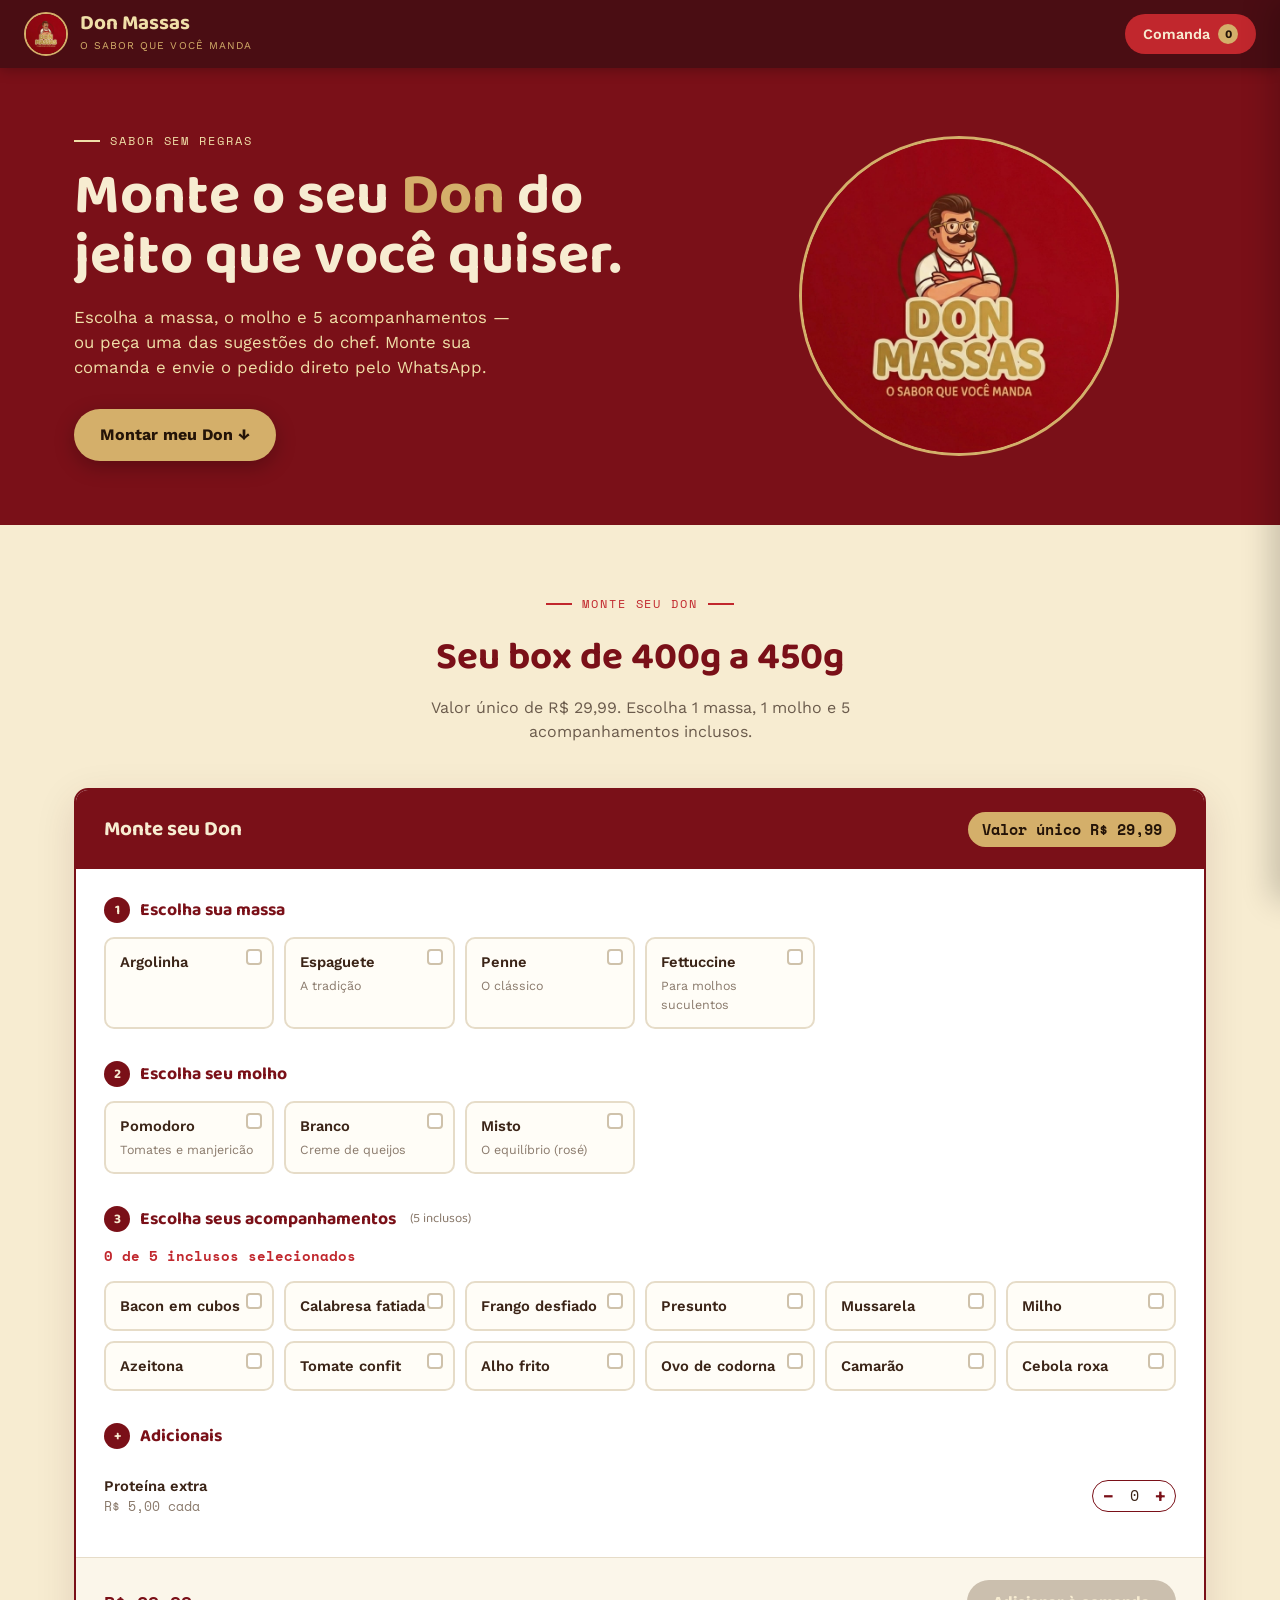
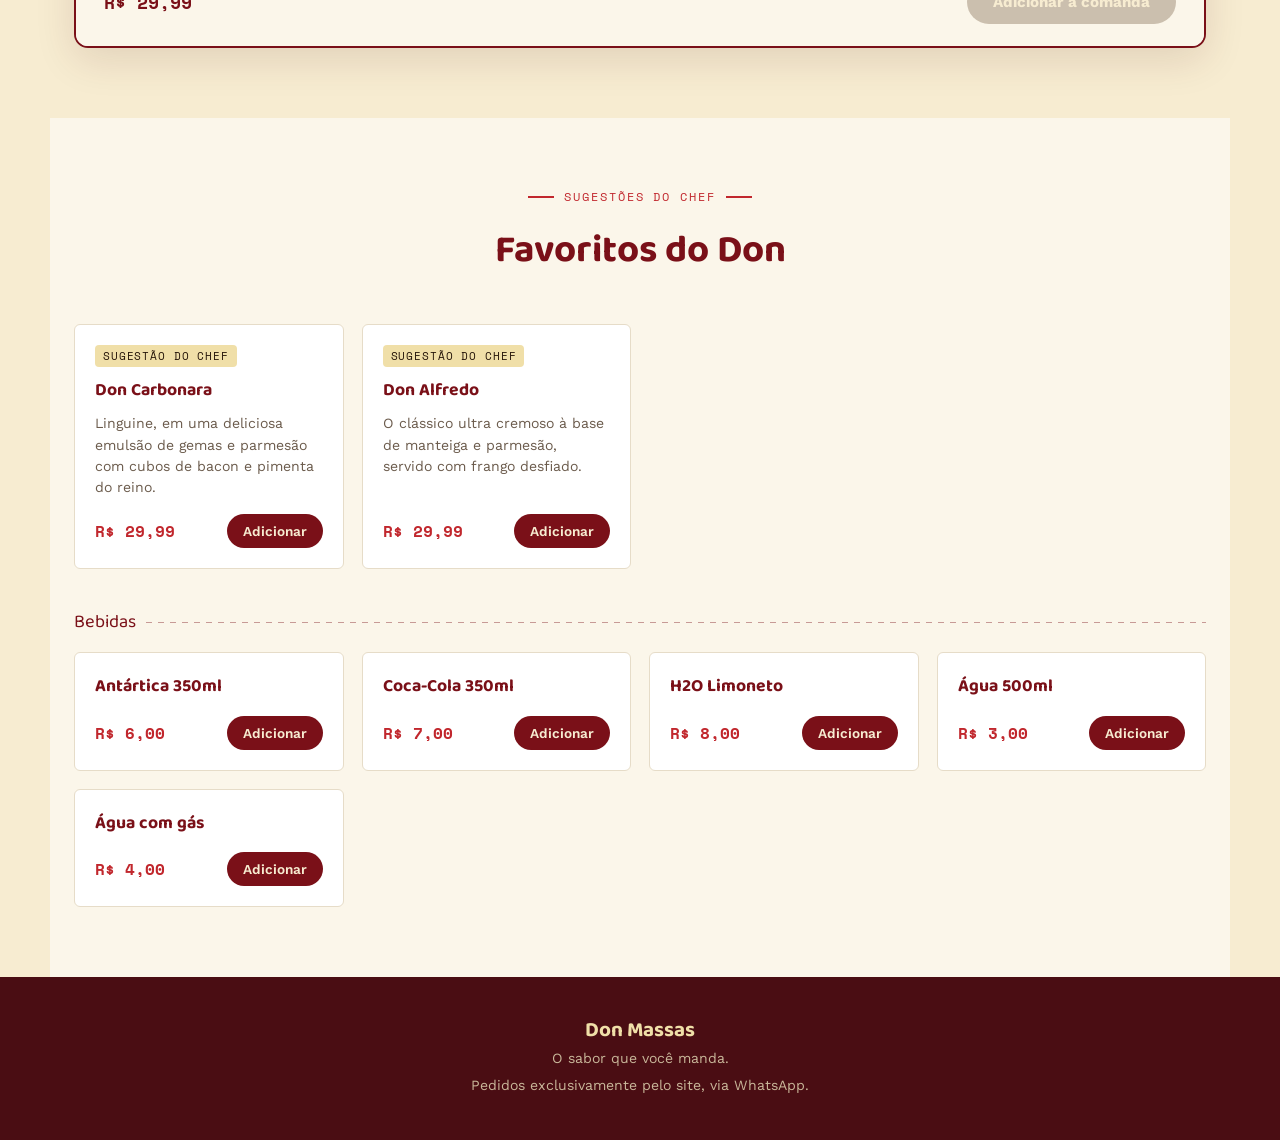
==== index.html @ c2e43a86 "Primeiro commit do projeto Don Massas" ====
<!DOCTYPE html>
<html lang="pt-BR">
<head>
<meta charset="UTF-8">
<meta name="viewport" content="width=device-width, initial-scale=1.0, viewport-fit=cover">
<title>Don Massas — O sabor que você manda</title>
<link rel="preconnect" href="https://fonts.googleapis.com">
<link rel="preconnect" href="https://fonts.gstatic.com" crossorigin>
<link href="https://fonts.googleapis.com/css2?family=Baloo+2:wght@600;700;800&family=Work+Sans:wght@400;500;600;700&family=Space+Mono:wght@400;700&display=swap" rel="stylesheet">
<link rel="stylesheet" href="style.css">
</head>
<body>

<header>
  <div class="logo">
    <div class="logo-mark"><img src="img/WhatsApp Image 2026-08-11 at 21.06.11.jpeg" alt="Don Massas"></div>
    <div>
      <div class="logo-text">Don Massas</div>
      <div class="logo-sub">O sabor que você manda</div>
    </div>
  </div>
  <button class="cart-btn" id="openCartBtn">
    <span>Comanda</span>
    <span class="cart-count" id="cartCount">0</span>
  </button>
</header>

<section class="hero">
  <div class="hero-inner">
    <div>
      <div class="eyebrow">Sabor sem regras</div>
      <h1>Monte o seu <span>Don</span> do jeito que você quiser.</h1>
      <p>Escolha a massa, o molho e 5 acompanhamentos — ou peça uma das sugestões do chef. Monte sua comanda e envie o pedido direto pelo WhatsApp.</p>
      <a href="#montar" class="hero-cta">Montar meu Don ↓</a>
    </div>
    <div class="hero-art">
      <div class="ring"><img src="img/WhatsApp Image 2026-08-11 at 21.06.11.jpeg" alt="Don Massas"></div>
    </div>
  </div>
</section>

<section class="section" id="montar">
  <div class="section-head">
    <div class="eyebrow">Monte seu Don</div>
    <h2>Seu box de 400g a 450g</h2>
    <p>Valor único de R$ 29,99. Escolha 1 massa, 1 molho e 5 acompanhamentos inclusos.</p>
  </div>

  <div class="builder">
    <div class="builder-head">
      <h3>Monte seu Don</h3>
      <span class="builder-price">Valor único R$ 29,99</span>
    </div>
    <div class="builder-body">
      <div class="step">
        <div class="step-title"><span class="step-num">1</span> Escolha sua massa</div>
        <div class="option-grid" id="massaGrid"></div>
      </div>
      <div class="step">
        <div class="step-title"><span class="step-num">2</span> Escolha seu molho</div>
        <div class="option-grid" id="molhoGrid"></div>
      </div>
      <div class="step">
        <div class="step-title"><span class="step-num">3</span> Escolha seus acompanhamentos <span class="step-hint">(5 inclusos)</span></div>
        <div class="acomp-counter" id="acompCounter"></div>
        <div class="option-grid" id="acompGrid"></div>
      </div>
      <div class="step">
        <div class="step-title"><span class="step-num">+</span> Adicionais</div>
        <div class="extras-row">
          <div>
            <div class="extras-label">Proteína extra</div>
            <div class="extras-price">R$ 5,00 cada</div>
          </div>
          <div class="stepper">
            <button id="proteinaMinus">−</button>
            <span class="stepper-val" id="proteinaVal">0</span>
            <button id="proteinaPlus">+</button>
          </div>
        </div>
      </div>
    </div>
    <div class="builder-footer">
      <div class="builder-total" id="builderTotal">R$ 29,99</div>
      <button class="add-box-btn" id="addBoxBtn" disabled>Adicionar à comanda</button>
    </div>
  </div>
</section>

<section class="section extras-section" id="cardapio">
  <div class="extras-block">
    <div class="section-head">
      <div class="eyebrow">Sugestões do chef</div>
      <h2>Favoritos do Don</h2>
    </div>
    <div class="dish-grid" id="chefGrid"></div>
  </div>

  <div class="extras-block">
    <div class="extras-block-title">Bebidas</div>
    <div class="dish-grid" id="bebidasGrid"></div>
  </div>
</section>

<footer>
  <div class="logo-text">Don Massas</div>
  <p>O sabor que você manda.</p>
  <p>Pedidos exclusivamente pelo site, via WhatsApp.</p>
</footer>

<div class="overlay" id="overlay"></div>

<aside class="cart-panel" id="cartPanel">
  <div id="cartView">
    <div class="ticket-head">
      <button class="close-cart" id="closeCartBtn">&times;</button>
      <div class="stamp">Comanda</div>
      <h3>Seu pedido</h3>
    </div>
    <div class="ticket-body" id="ticketBody"></div>
    <div class="ticket-total">
      <span class="label">Total</span>
      <span class="value" id="cartTotal">R$ 0,00</span>
    </div>
    <button class="checkout-btn" id="goToCheckoutBtn" disabled>Continuar pedido →</button>
  </div>

  <div id="checkoutView">
    <div class="ticket-head">
      <button class="close-cart" id="closeCartBtn2">&times;</button>
      <div class="stamp">Finalizar</div>
      <h3>Seus dados</h3>
    </div>
    <button class="back-link" id="backToCartBtn">← Voltar pra comanda</button>
    <form id="checkoutForm" class="form-fields">
      <div class="field">
        <label for="custName">Nome completo</label>
        <input type="text" id="custName" required placeholder="Seu nome">
      </div>
      <div class="field">
        <label for="custPhone">Telefone / WhatsApp</label>
        <input type="tel" id="custPhone" required placeholder="(81) 99999-9999">
      </div>
      <div class="field">
        <label for="custAddress">Endereço de entrega</label>
        <input type="text" id="custAddress" required placeholder="Rua, número, bairro">
      </div>
      <div class="field">
        <label for="custPayment">Forma de pagamento</label>
        <select id="custPayment">
          <option>Pix</option>
          <option>Cartão na entrega</option>
          <option>Dinheiro</option>
        </select>
      </div>
      <div class="field" id="trocoField" hidden>
        <label for="custTrocoPara">Troco para quanto?</label>
        <input type="number" id="custTrocoPara" min="0" step="0.01" inputmode="decimal" placeholder="Ex: 50,00">
        <div class="troco-info" id="trocoInfo"></div>
      </div>
      <div class="field">
        <label for="custNotes">Observações (opcional)</label>
        <textarea id="custNotes" placeholder="Ex: sem cebola, troco para R$100..."></textarea>
      </div>
    </form>
    <div class="summary-recap" id="summaryRecap"></div>
    <button class="checkout-btn" id="sendWhatsBtn">
      Enviar pedido pelo WhatsApp
    </button>
  </div>
</aside>

<script src="script.js"></script>
</body>
</html>
---- style.css ----
:root{
  --red-dark:#4A0D13;
  --red:#7A1018;
  --red-bright:#C1272D;
  --gold:#D4AF6A;
  --gold-light:#F0DFA8;
  --cream:#F7ECD1;
  --brown:#3B2417;
  --charcoal:#241408;
  --whats:#25D366;
  --whats-dark:#1DA851;
  --radius:6px;
}
*{box-sizing:border-box; margin:0; padding:0;}
html{scroll-behavior:smooth;}
body{
  background:var(--cream);
  color:var(--brown);
  font-family:'Work Sans', sans-serif;
  line-height:1.5;
  -webkit-font-smoothing:antialiased;
}
h1,h2,h3,.display{
  font-family:'Baloo 2', sans-serif;
  font-weight:700;
}
.mono{font-family:'Space Mono', monospace;}
a{color:inherit;}
img{max-width:100%; display:block;}
button{font-family:inherit; cursor:pointer;}

header{
  position:sticky; top:0; z-index:40;
  background:var(--red-dark);
  color:var(--cream);
  padding:12px 24px;
  display:flex; align-items:center; justify-content:space-between;
  box-shadow:0 2px 12px rgba(0,0,0,.25);
}
.logo{display:flex; align-items:center; gap:12px;}
.logo-mark{width:44px; height:44px; border-radius:50%; overflow:hidden; border:2px solid var(--gold); flex-shrink:0;}
.logo-mark img{width:100%; height:100%; object-fit:cover;}
.logo-text{font-family:'Baloo 2', sans-serif; font-size:1.3rem; font-weight:700; line-height:1; color:var(--gold-light);}
.logo-sub{font-size:0.65rem; letter-spacing:.1em; text-transform:uppercase; color:var(--gold); margin-top:3px;}
.cart-btn{
  position:relative;
  background:var(--red-bright);
  color:var(--cream);
  border:none;
  border-radius:999px;
  padding:10px 18px;
  font-weight:600;
  font-size:0.9rem;
  display:flex; align-items:center; gap:8px;
  transition:background .15s ease;
}
.cart-btn:hover{background:#a31f24;}
.cart-count{
  background:var(--gold); color:var(--charcoal);
  border-radius:999px; min-width:20px; height:20px;
  display:flex; align-items:center; justify-content:center;
  font-size:0.72rem; font-weight:700; padding:0 5px;
}

.hero{
  position:relative;
  background:var(--red);
  color:var(--cream);
  overflow:hidden;
}
.hero-inner{
  display:grid; grid-template-columns:1.1fr 0.9fr;
  align-items:center;
  gap:32px;
  padding:64px 24px;
  max-width:1180px; margin:0 auto;
  position:relative; z-index:1;
}
.eyebrow{
  font-family:'Space Mono', monospace;
  text-transform:uppercase; letter-spacing:.16em;
  font-size:0.75rem; color:var(--gold-light);
  display:flex; align-items:center; gap:10px; margin-bottom:16px;
}
.eyebrow::before{content:""; width:26px; height:2px; background:var(--gold-light); display:inline-block;}
.hero h1{
  font-size:clamp(2.2rem, 5vw, 3.6rem);
  line-height:1.05;
  margin-bottom:18px;
}
.hero h1 span{color:var(--gold);}
.hero p{
  font-size:1.05rem; max-width:46ch; color:var(--gold-light); margin-bottom:28px;
}
.hero-cta{
  display:inline-flex; align-items:center; gap:10px;
  background:var(--gold); color:var(--charcoal);
  padding:14px 26px; border-radius:999px; border:none;
  font-weight:700; font-size:1rem;
  box-shadow:0 6px 20px rgba(0,0,0,.25);
  transition:transform .15s ease, background .15s ease;
  text-decoration:none;
}

.hero-cta:hover{transform:translateY(-2px); background:var(--gold-light);}
.hero-art{display:flex; align-items:center; justify-content:center;}
.hero-art .ring{
  width:min(320px,80%); aspect-ratio:1/1; border-radius:50%;
  border:3px solid var(--gold);
  display:flex; align-items:center; justify-content:center;
  overflow:hidden;
  background:var(--red-dark);
}
.hero-art img{width:100%; height:100%; object-fit:cover;}

.section{max-width:1180px; margin:0 auto; padding:70px 24px;}
.section-head{text-align:center; margin-bottom:44px;}
.section-head .eyebrow{justify-content:center; color:var(--red-bright);}
.section-head .eyebrow::before{background:var(--red-bright);}
.section-head .eyebrow::after{content:""; width:26px; height:2px; background:var(--red-bright); display:inline-block;}
.section-head h2{font-size:clamp(1.8rem, 3.5vw, 2.4rem); color:var(--red);}
.section-head p{color:#6b5b4c; max-width:52ch; margin:10px auto 0;}

.builder{
  background:#fff;
  border:2px solid var(--red);
  border-radius:14px;
  overflow:hidden;
  box-shadow:0 12px 40px rgba(74,13,19,.12);
}
.builder-head{
  background:var(--red);
  color:var(--cream);
  padding:22px 28px;
  display:flex; align-items:center; justify-content:space-between; flex-wrap:wrap; gap:10px;
}
.builder-head h3{font-size:1.3rem;}
.builder-price{
  font-family:'Space Mono', monospace;
  background:var(--gold); color:var(--charcoal);
  padding:6px 14px; border-radius:999px; font-weight:700; font-size:0.95rem;
}
.builder-body{padding:28px;}
.step{margin-bottom:32px;}
.step:last-child{margin-bottom:0;}
.step-title{
  display:flex; align-items:center; gap:10px;
  font-family:'Baloo 2', sans-serif; font-weight:700; font-size:1.1rem;
  color:var(--red); margin-bottom:14px;
}
.step-num{
  width:26px; height:26px; border-radius:50%; background:var(--red);
  color:var(--cream); font-size:0.85rem; display:flex; align-items:center; justify-content:center;
  flex-shrink:0;
}
.step-hint{font-size:0.82rem; color:#8a7a6c; font-weight:400; margin-left:4px;}

.option-grid{display:grid; grid-template-columns:repeat(auto-fill, minmax(150px,1fr)); gap:10px;}
.option-card{
  border:2px solid #e6dcc8; border-radius:10px;
  padding:12px 14px; cursor:pointer; background:#fffdf7;
  transition:border-color .15s ease, background .15s ease;
  position:relative;
}
.option-card:hover{border-color:var(--gold);}
.option-card.selected{border-color:var(--red); background:#fdf3ee;}
.option-card input{position:absolute; opacity:0; pointer-events:none;}
.option-name{font-weight:600; font-size:0.92rem;}
.option-desc{font-size:0.78rem; color:#8a7a6c; margin-top:4px;}
.option-card.selected .option-name{color:var(--red);}
.option-check{
  position:absolute; top:10px; right:10px; width:16px; height:16px; border-radius:4px;
  border:2px solid #cfc2ab; background:#fff;
}
.option-card.selected .option-check{background:var(--red); border-color:var(--red);}

.acomp-counter{
  font-family:'Space Mono', monospace; font-size:0.85rem; color:var(--red-bright);
  margin-bottom:14px; font-weight:700;
}

.extras-row{display:flex; align-items:center; justify-content:space-between; gap:16px; padding:12px 0; border-bottom:1px dashed #e6dcc8;}
.extras-row:last-child{border-bottom:none;}
.extras-label{font-weight:600; font-size:0.92rem;}
.extras-price{font-family:'Space Mono', monospace; font-size:0.82rem; color:#8a7a6c;}

.stepper{display:flex; align-items:center; gap:0; border:1px solid var(--red); border-radius:999px; overflow:hidden;}
.stepper button{
  background:none; border:none; color:var(--red);
  width:30px; height:30px; font-size:1.1rem; font-weight:700;
  display:flex; align-items:center; justify-content:center;
}
.stepper button:hover{background:var(--red); color:var(--cream);}
.stepper .stepper-val{min-width:22px; text-align:center; font-family:'Space Mono',monospace; font-size:0.92rem;}

.builder-footer{
  display:flex; align-items:center; justify-content:space-between; flex-wrap:wrap; gap:14px;
  padding:22px 28px; background:#fbf6ea; border-top:1px solid #e6dcc8;
}
.builder-total{font-family:'Space Mono', monospace; font-size:1.1rem; font-weight:700; color:var(--red);}
.add-box-btn{
  background:var(--red); color:var(--cream); border:none;
  padding:13px 26px; border-radius:999px; font-weight:700; font-size:0.95rem;
}
.add-box-btn:hover{background:var(--red-bright);}
.add-box-btn:disabled{background:#cbbfae; cursor:not-allowed;}

.dish-grid{
  display:grid;
  grid-template-columns:repeat(auto-fill, minmax(260px,1fr));
  gap:18px;
}
.dish-card{
  background:#fff;
  border:1px solid #e6dcc8;
  border-radius:var(--radius);
  padding:20px;
  display:flex; flex-direction:column; gap:10px;
  transition:box-shadow .15s ease, transform .15s ease;
}
.dish-card:hover{box-shadow:0 8px 24px rgba(74,13,19,.1); transform:translateY(-2px);}
.dish-tag{
  align-self:flex-start; background:var(--gold-light); color:var(--charcoal);
  font-family:'Space Mono',monospace; font-size:0.68rem; text-transform:uppercase; letter-spacing:.08em;
  padding:3px 8px; border-radius:4px;
}
.dish-name{font-family:'Baloo 2', sans-serif; font-weight:700; font-size:1.1rem; color:var(--red);}
.dish-desc{font-size:0.88rem; color:#6b5b4c; flex:1;}
.dish-footer{display:flex; align-items:center; justify-content:space-between; margin-top:6px;}
.dish-price{font-family:'Space Mono', monospace; font-weight:700; color:var(--red-bright); font-size:1.02rem;}

.qty-stepper{display:flex; align-items:center; gap:0; border:1px solid var(--red); border-radius:999px; overflow:hidden;}
.qty-stepper button{
  background:none; border:none; color:var(--red);
  width:30px; height:30px; font-size:1.1rem; font-weight:700;
  display:flex; align-items:center; justify-content:center;
}
.qty-stepper button:hover{background:var(--red); color:var(--cream);}
.qty-stepper .qty-val{min-width:22px; text-align:center; font-family:'Space Mono',monospace; font-size:0.92rem;}

.add-btn{
  background:var(--red); color:var(--cream); border:none;
  padding:9px 16px; border-radius:999px; font-weight:600; font-size:0.85rem;
  white-space:nowrap;
}
.add-btn:hover{background:var(--red-bright);}

.extras-section{background:#fbf6ea;}
.extras-block{margin-bottom:40px;}
.extras-block:last-child{margin-bottom:0;}
.extras-block-title{
  font-family:'Baloo 2', sans-serif; color:var(--red); font-size:1.15rem; margin-bottom:16px;
  display:flex; align-items:center; gap:10px;
}
.extras-block-title::after{content:""; flex:1; height:1px; background:repeating-linear-gradient(90deg,var(--red) 0 6px, transparent 6px 12px); opacity:.4;}

.overlay{
  position:fixed; inset:0; background:rgba(36,20,8,.5);
  opacity:0; pointer-events:none; transition:opacity .2s ease;
  z-index:50;
}
.overlay.open{opacity:1; pointer-events:auto;}

.cart-panel{
  position:fixed; top:0; right:0; height:100%;
  width:min(440px, 100%);
  background:#fffdf7;
  z-index:60;
  transform:translateX(100%);
  transition:transform .25s ease;
  display:flex; flex-direction:column;
  box-shadow:-8px 0 30px rgba(0,0,0,.2);
}
.cart-panel.open{transform:translateX(0);}

#cartView{display:none; height:100%;}
#cartView.view-active{display:flex; flex-direction:column; height:100%;}

#checkoutView{display:none; height:100%;}
#checkoutView.view-active{display:flex; flex-direction:column;}

.ticket-head{
  background:var(--red-dark); color:var(--cream);
  padding:20px 22px 16px;
  position:relative;
}
.ticket-head .stamp{
  font-family:'Space Mono', monospace;
  font-size:0.7rem; letter-spacing:.16em; text-transform:uppercase;
  color:var(--gold); border:1px solid var(--gold);
  display:inline-block; padding:3px 8px; border-radius:2px;
  transform:rotate(-2deg); margin-bottom:10px;
}
.ticket-head h3{font-size:1.4rem;}
.close-cart{
  position:absolute; top:16px; right:18px;
  background:none; border:none; color:var(--cream); font-size:1.4rem; line-height:1;
}

.ticket-body{flex:1; overflow-y:auto; padding:18px 22px;}
.ticket-empty{color:#8a7f77; font-size:0.92rem; text-align:center; margin-top:40px; font-family:'Space Mono',monospace;}

.ticket-line{
  display:grid; grid-template-columns:1fr auto auto; gap:8px 12px;
  align-items:start;
  padding:14px 0;
  border-bottom:1px dashed rgba(74,13,19,.2);
  font-family:'Space Mono', monospace; font-size:0.85rem;
}
.ticket-line .name{font-family:'Work Sans',sans-serif; font-weight:600; font-size:0.92rem; color:var(--brown);}
.ticket-line .detail{font-size:0.72rem; color:#8a7a6c; margin-top:3px; line-height:1.4;}
.ticket-line .line-price{color:var(--red-bright); text-align:right;}
.ticket-line .remove-x{background:none; border:none; color:var(--red); font-size:1rem; padding:0 4px;}
.ticket-line .qty-stepper{margin-top:8px;}
.ticket-line .qty-stepper button{width:24px;height:24px; font-size:0.95rem;}

.ticket-total{
  border-top:2px solid var(--red-dark);
  padding:16px 22px; display:flex; justify-content:space-between; align-items:baseline;
  font-family:'Space Mono', monospace;
}
.ticket-total .label{font-size:0.85rem; text-transform:uppercase; letter-spacing:.08em;}
.ticket-total .value{font-size:1.5rem; font-weight:700; color:var(--red);}

.checkout-btn{
  margin:0 22px 22px; padding:15px; border:none; border-radius:999px;
  background:var(--whats); color:#fff; font-weight:700; font-size:1rem;
  display:flex; align-items:center; justify-content:center; gap:10px;
}
.checkout-btn:hover{background:var(--whats-dark);}
.checkout-btn:disabled{background:#c9c2b8; cursor:not-allowed;}

.form-fields{padding:18px 22px; display:flex; flex-direction:column; gap:14px; overflow-y:auto; flex:1;}
.field label{
  display:block; font-size:0.75rem; text-transform:uppercase; letter-spacing:.08em;
  color:var(--red); margin-bottom:6px; font-weight:600;
}
.field input, .field select, .field textarea{
  width:100%; padding:11px 12px; border:1px solid #e6dcc8;
  border-radius:var(--radius); font-family:inherit; font-size:0.92rem;
  background:#fff;
}
.field textarea{resize:vertical; min-height:60px;}
.troco-info{
  margin-top:8px; font-family:'Space Mono', monospace; font-size:0.82rem;
  padding:8px 10px; border-radius:var(--radius);
}
.troco-info.ok{background:#eaf7ee; color:#1c7a37;}
.troco-info.warn{background:#fdeceb; color:var(--red-bright);}
.back-link{
  padding:16px 22px 0; font-size:0.85rem; color:var(--red); font-weight:600;
  display:flex; align-items:center; gap:6px; background:none; border:none; text-align:left;
}
.summary-recap{
  padding:12px 22px; font-family:'Space Mono',monospace; font-size:0.8rem; color:#6b5b4c;
  border-top:1px dashed #e6dcc8; border-bottom:1px dashed #e6dcc8;
  max-height:120px; overflow-y:auto;
}

footer{
  background:var(--red-dark); color:var(--gold-light);
  padding:44px 24px; text-align:center;
  font-size:0.88rem;
}
footer .logo-text{color:var(--gold-light);}
footer p{margin-top:6px; color:#c9b79a;}

@media (max-width:820px){
  .hero-inner{grid-template-columns:1fr; padding:44px 20px;}
  .hero-art{order:-1; max-width:220px; margin:0 auto;}
  .builder-body{padding:20px;}
}
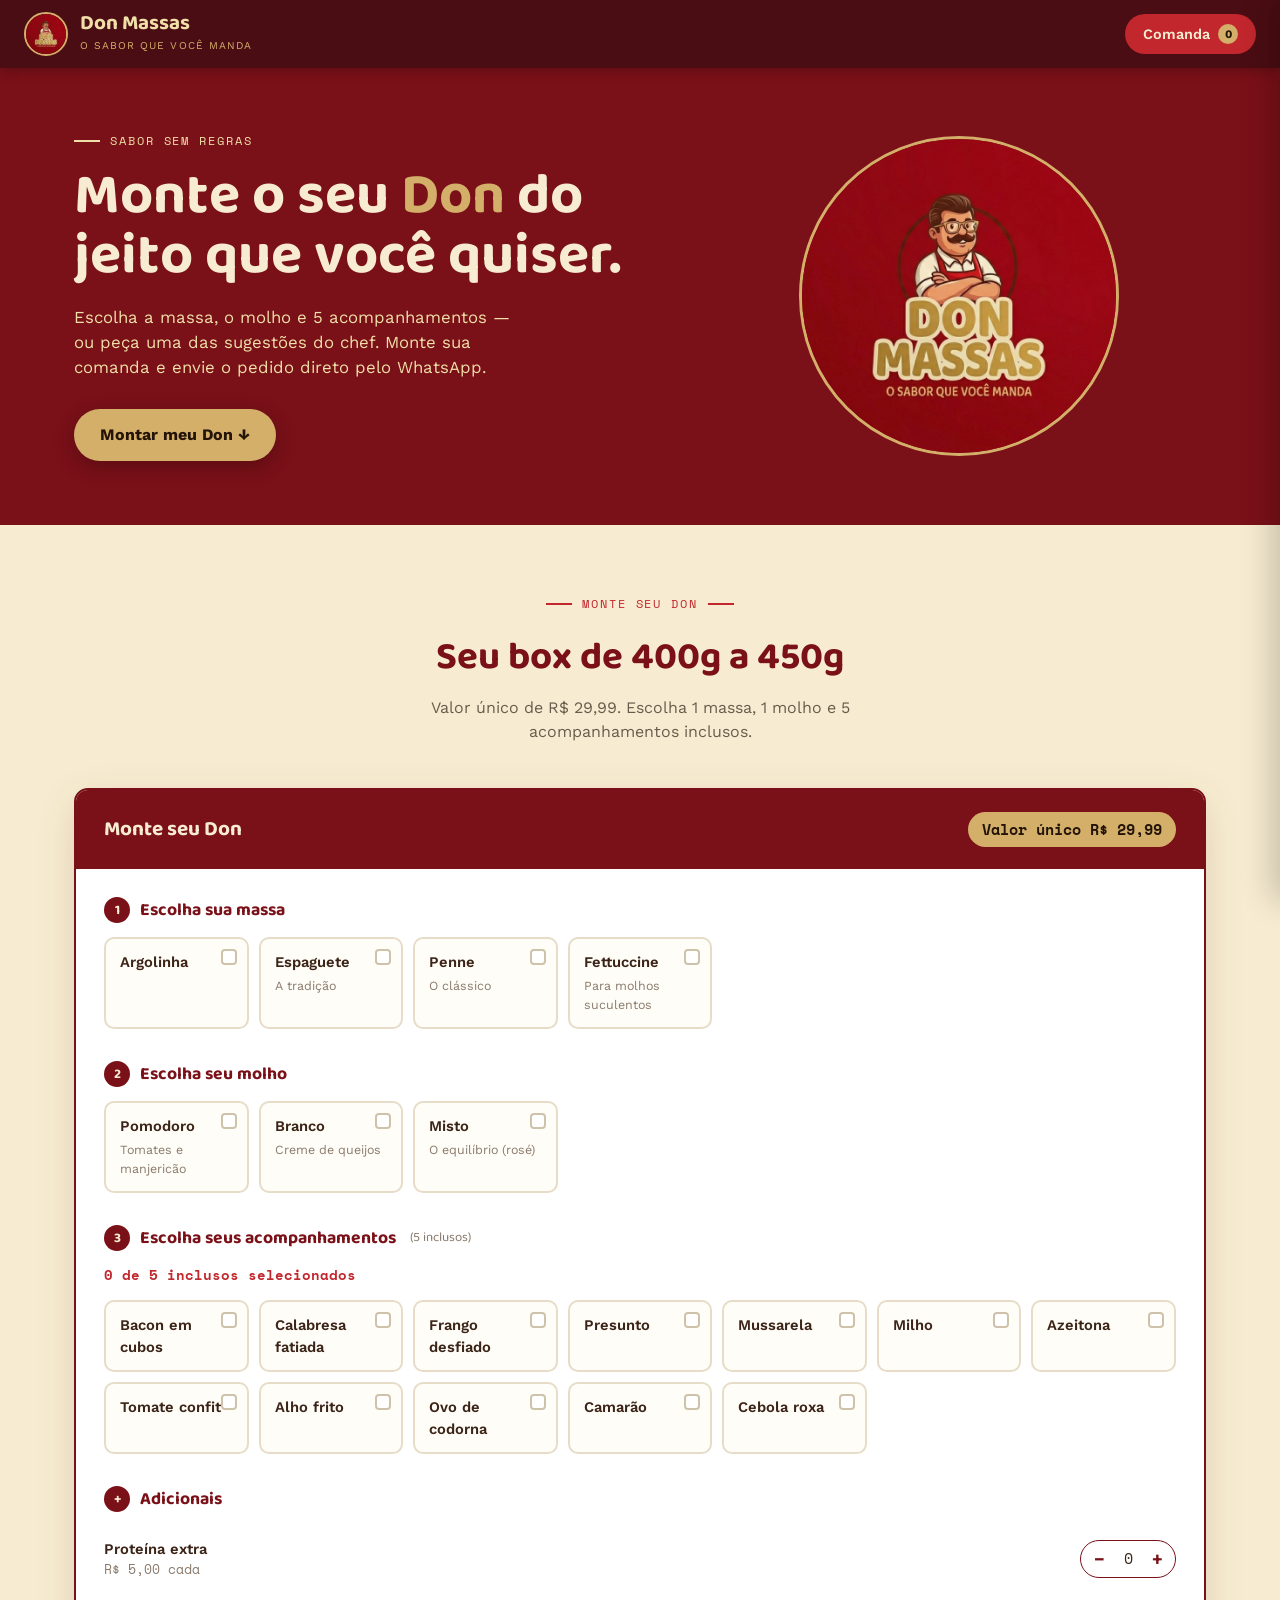
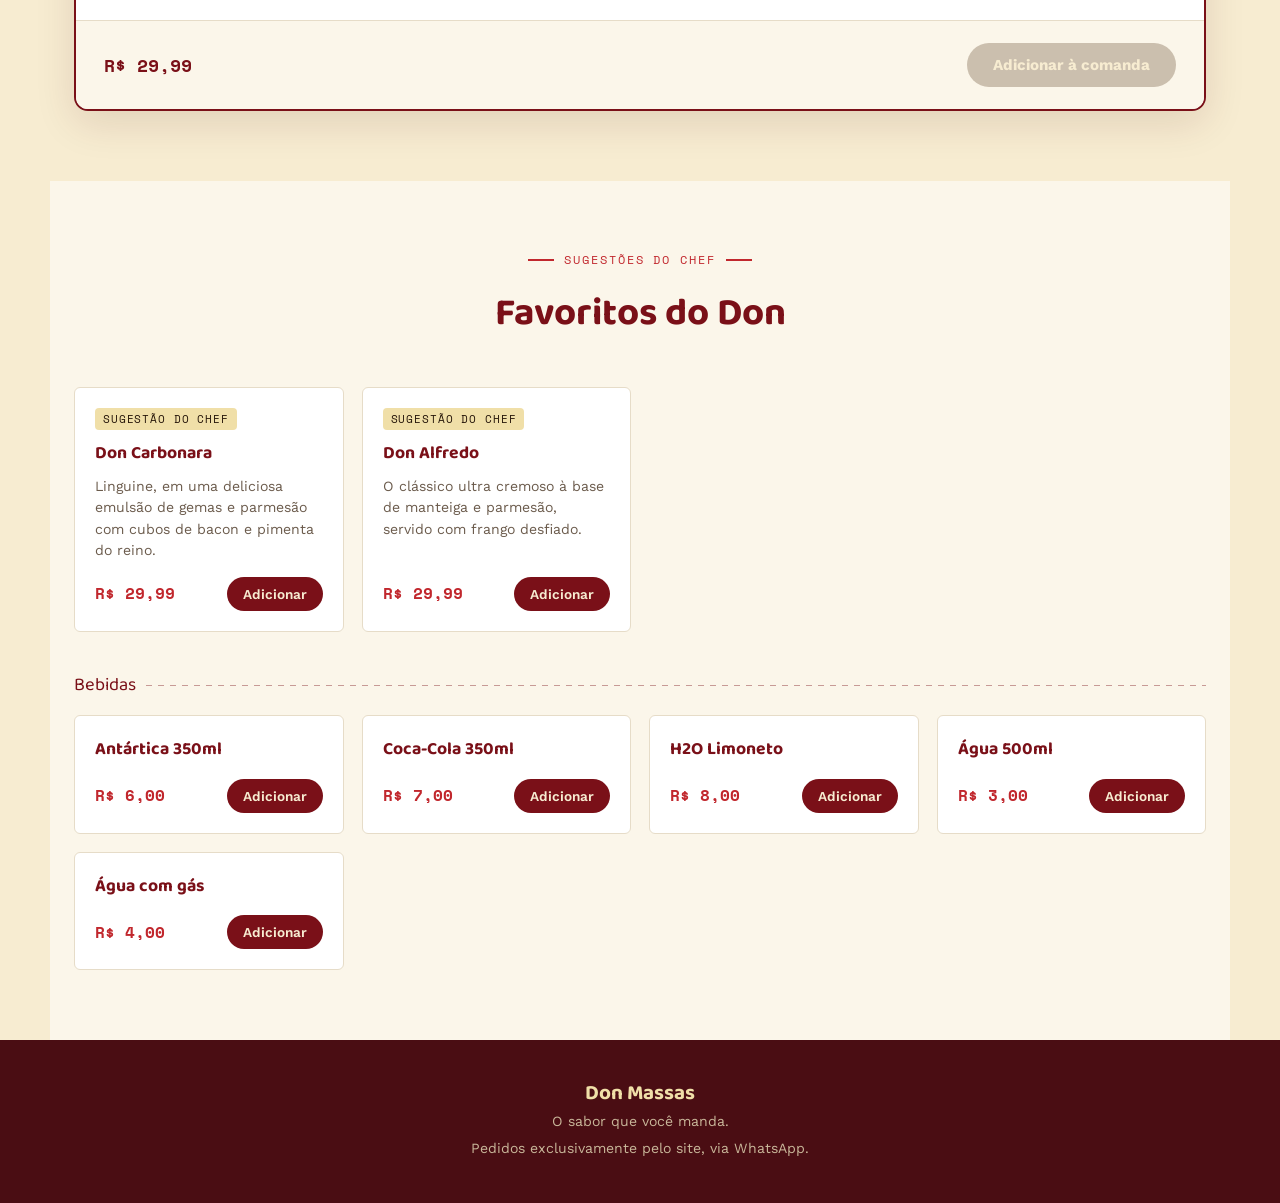
==== commit 7994feb6: "Ajustes de responsividade" ====
--- a/index.html
+++ b/index.html
@@ -8,6 +8,7 @@
 <link rel="preconnect" href="https://fonts.gstatic.com" crossorigin>
 <link href="https://fonts.googleapis.com/css2?family=Baloo+2:wght@600;700;800&family=Work+Sans:wght@400;500;600;700&family=Space+Mono:wght@400;700&display=swap" rel="stylesheet">
 <link rel="stylesheet" href="style.css">
+<link rel="icon" type="image/x-icon" href="img/favicon.ico">
 </head>
 <body>
 
--- a/style.css
+++ b/style.css
@@ -13,6 +13,7 @@
 }
 *{box-sizing:border-box; margin:0; padding:0;}
 html{scroll-behavior:smooth;}
+html,body{max-width:100%; overflow-x:hidden;}
 body{
   background:var(--cream);
   color:var(--brown);
@@ -155,7 +156,7 @@
 }
 .step-hint{font-size:0.82rem; color:#8a7a6c; font-weight:400; margin-left:4px;}
 
-.option-grid{display:grid; grid-template-columns:repeat(auto-fill, minmax(150px,1fr)); gap:10px;}
+.option-grid{display:grid; grid-template-columns:repeat(auto-fill, minmax(130px,1fr)); gap:10px;}
 .option-card{
   border:2px solid #e6dcc8; border-radius:10px;
   padding:12px 14px; cursor:pointer; background:#fffdf7;
@@ -187,8 +188,9 @@
 .stepper{display:flex; align-items:center; gap:0; border:1px solid var(--red); border-radius:999px; overflow:hidden;}
 .stepper button{
   background:none; border:none; color:var(--red);
-  width:30px; height:30px; font-size:1.1rem; font-weight:700;
+  width:36px; height:36px; font-size:1.1rem; font-weight:700;
   display:flex; align-items:center; justify-content:center;
+  touch-action:manipulation;
 }
 .stepper button:hover{background:var(--red); color:var(--cream);}
 .stepper .stepper-val{min-width:22px; text-align:center; font-family:'Space Mono',monospace; font-size:0.92rem;}
@@ -207,7 +209,7 @@
 
 .dish-grid{
   display:grid;
-  grid-template-columns:repeat(auto-fill, minmax(260px,1fr));
+  grid-template-columns:repeat(auto-fill, minmax(min(260px,100%),1fr));
   gap:18px;
 }
 .dish-card{
@@ -232,8 +234,9 @@
 .qty-stepper{display:flex; align-items:center; gap:0; border:1px solid var(--red); border-radius:999px; overflow:hidden;}
 .qty-stepper button{
   background:none; border:none; color:var(--red);
-  width:30px; height:30px; font-size:1.1rem; font-weight:700;
+  width:34px; height:34px; font-size:1.1rem; font-weight:700;
   display:flex; align-items:center; justify-content:center;
+  touch-action:manipulation;
 }
 .qty-stepper button:hover{background:var(--red); color:var(--cream);}
 .qty-stepper .qty-val{min-width:22px; text-align:center; font-family:'Space Mono',monospace; font-size:0.92rem;}
@@ -293,8 +296,9 @@
 }
 .ticket-head h3{font-size:1.4rem;}
 .close-cart{
-  position:absolute; top:16px; right:18px;
+  position:absolute; top:8px; right:10px;
   background:none; border:none; color:var(--cream); font-size:1.4rem; line-height:1;
+  width:44px; height:44px; display:flex; align-items:center; justify-content:center;
 }
 
 .ticket-body{flex:1; overflow-y:auto; padding:18px 22px;}
@@ -323,7 +327,7 @@
 .ticket-total .value{font-size:1.5rem; font-weight:700; color:var(--red);}
 
 .checkout-btn{
-  margin:0 22px 22px; padding:15px; border:none; border-radius:999px;
+  margin:0 22px calc(22px + env(safe-area-inset-bottom, 0px)); padding:15px; border:none; border-radius:999px;
   background:var(--whats); color:#fff; font-weight:700; font-size:1rem;
   display:flex; align-items:center; justify-content:center; gap:10px;
 }
@@ -337,7 +341,7 @@
 }
 .field input, .field select, .field textarea{
   width:100%; padding:11px 12px; border:1px solid #e6dcc8;
-  border-radius:var(--radius); font-family:inherit; font-size:0.92rem;
+  border-radius:var(--radius); font-family:inherit; font-size:16px;
   background:#fff;
 }
 .field textarea{resize:vertical; min-height:60px;}
@@ -369,4 +373,75 @@
   .hero-inner{grid-template-columns:1fr; padding:44px 20px;}
   .hero-art{order:-1; max-width:220px; margin:0 auto;}
   .builder-body{padding:20px;}
+}
+
+@media (max-width:600px){
+  .section{padding:48px 18px;}
+  .section-head{margin-bottom:32px;}
+  .builder-head{padding:18px 20px;}
+  .builder-body{padding:18px;}
+  .step{margin-bottom:26px;}
+  .builder-footer{
+    flex-direction:column; align-items:stretch; padding:18px 20px;
+  }
+  .builder-total{text-align:center; font-size:1.2rem;}
+  .add-box-btn{width:100%; padding:15px;}
+
+  .dish-grid{grid-template-columns:1fr 1fr; gap:12px;}
+  .dish-card{padding:14px;}
+
+  .cart-panel{width:100%;}
+  .ticket-body{padding:16px 18px;}
+  .ticket-total{padding:14px 18px;}
+  .checkout-btn{margin:0 18px 18px; padding:16px;}
+  .form-fields{padding:16px 18px;}
+}
+
+@media (max-width:480px){
+  header{padding:10px 14px;}
+  .logo{gap:8px;}
+  .logo-mark{width:38px; height:38px;}
+  .logo-text{font-size:1.08rem;}
+  .logo-sub{font-size:0.58rem;}
+  .cart-btn{padding:9px 14px; font-size:0.82rem; gap:6px;}
+
+  .hero-inner{padding:32px 16px;}
+  .hero p{font-size:0.96rem;}
+  .hero-cta{padding:13px 22px; font-size:0.92rem;}
+
+  .section{padding:40px 14px;}
+  .section-head p{padding:0 4px;}
+
+  .builder-head{
+    flex-direction:column; align-items:flex-start; gap:8px; padding:16px 16px;
+  }
+  .builder-body{padding:14px;}
+  .option-grid{grid-template-columns:repeat(auto-fill, minmax(115px,1fr)); gap:8px;}
+  .option-card{padding:10px 12px;}
+  .step-title{font-size:1rem; flex-wrap:wrap; row-gap:4px;}
+
+  .extras-row{flex-wrap:wrap; gap:10px;}
+
+  .dish-grid{grid-template-columns:1fr; gap:12px;}
+
+  .ticket-line{grid-template-columns:1fr auto; row-gap:6px;}
+  .ticket-line .remove-x{grid-row:1; grid-column:2; justify-self:end;}
+  .ticket-line .line-price{grid-column:1 / -1; text-align:left; font-size:0.92rem;}
+
+  .ticket-head .stamp{margin-bottom:8px;}
+  .ticket-head h3{font-size:1.2rem;}
+
+  footer{padding:32px 18px;}
+}
+
+@media (max-width:360px){
+  .logo-sub{display:none;}
+  .cart-btn{padding:8px 11px; font-size:0.76rem;}
+  .hero h1{font-size:1.9rem;}
+  .option-grid{grid-template-columns:repeat(auto-fill, minmax(100px,1fr));}
+}
+
+@media (max-height:420px) and (orientation:landscape){
+  header{position:static;}
+  .hero-inner{padding:24px 16px;}
 }
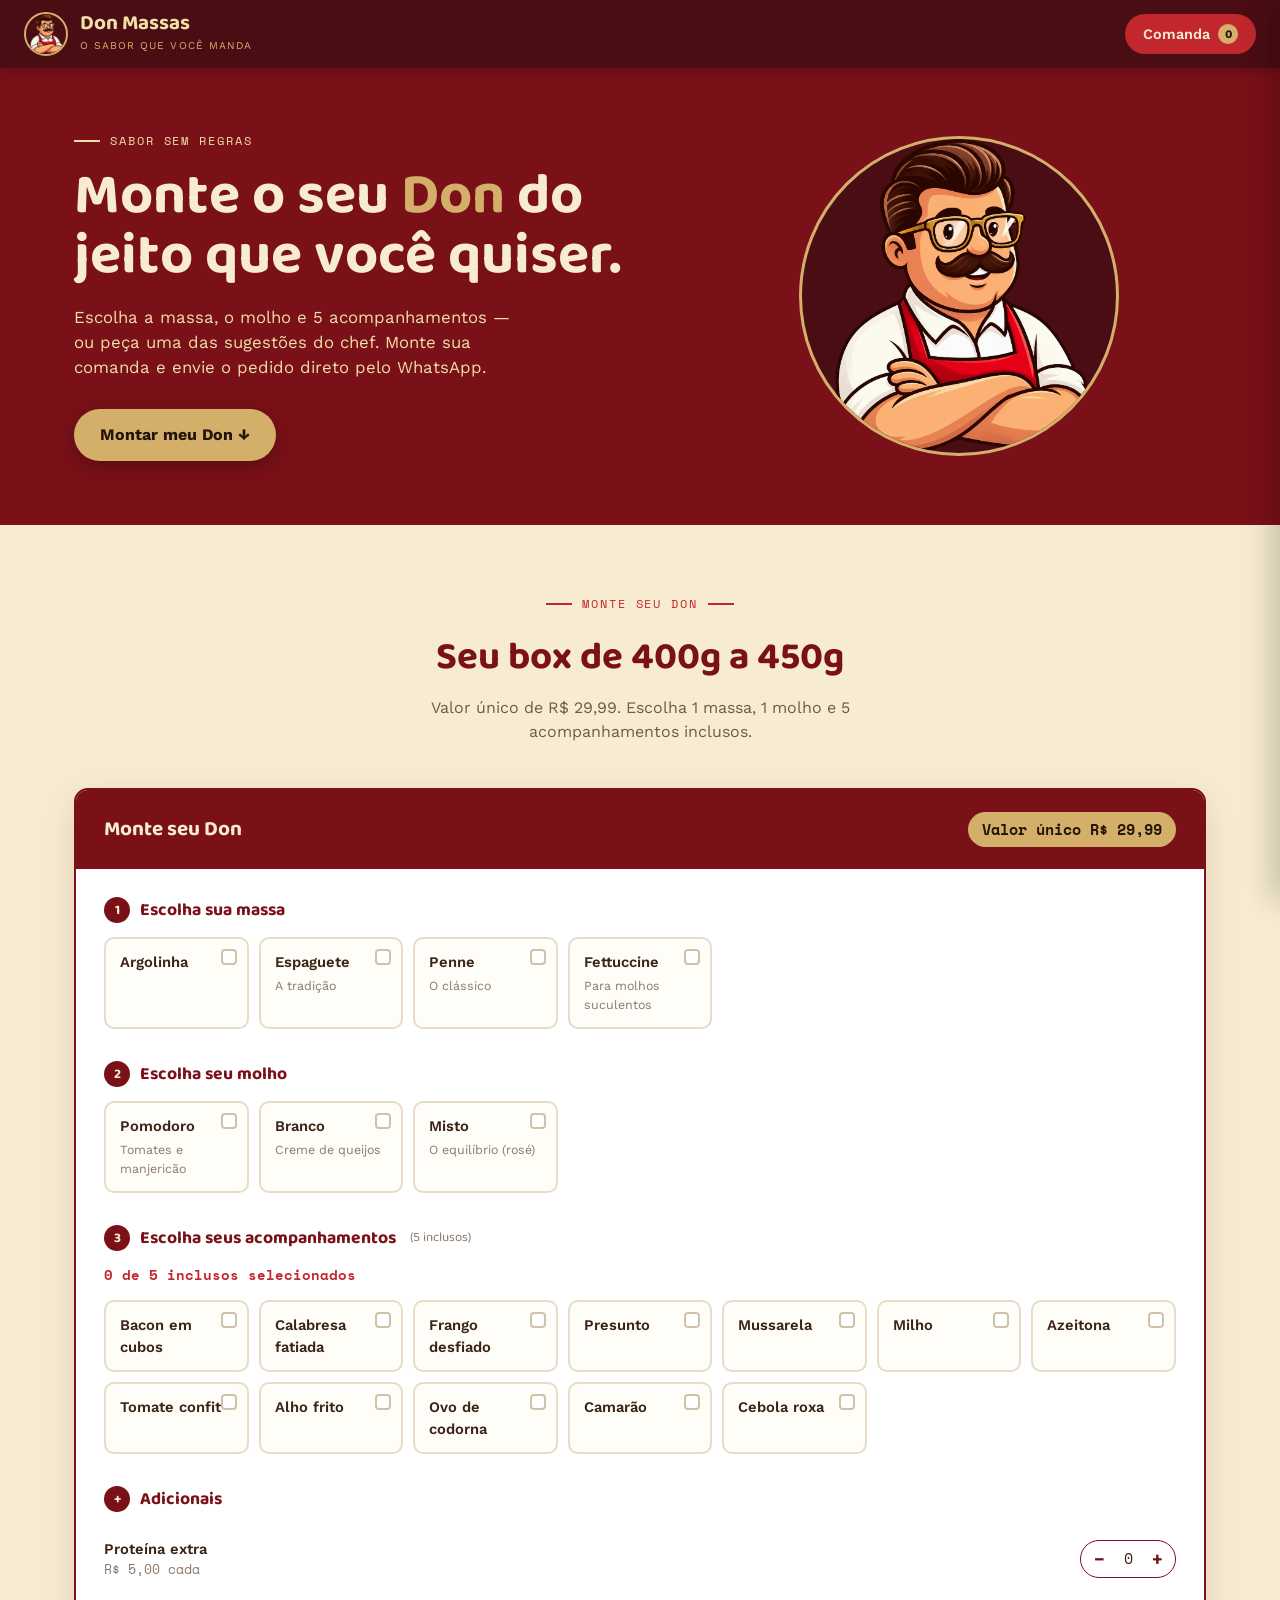
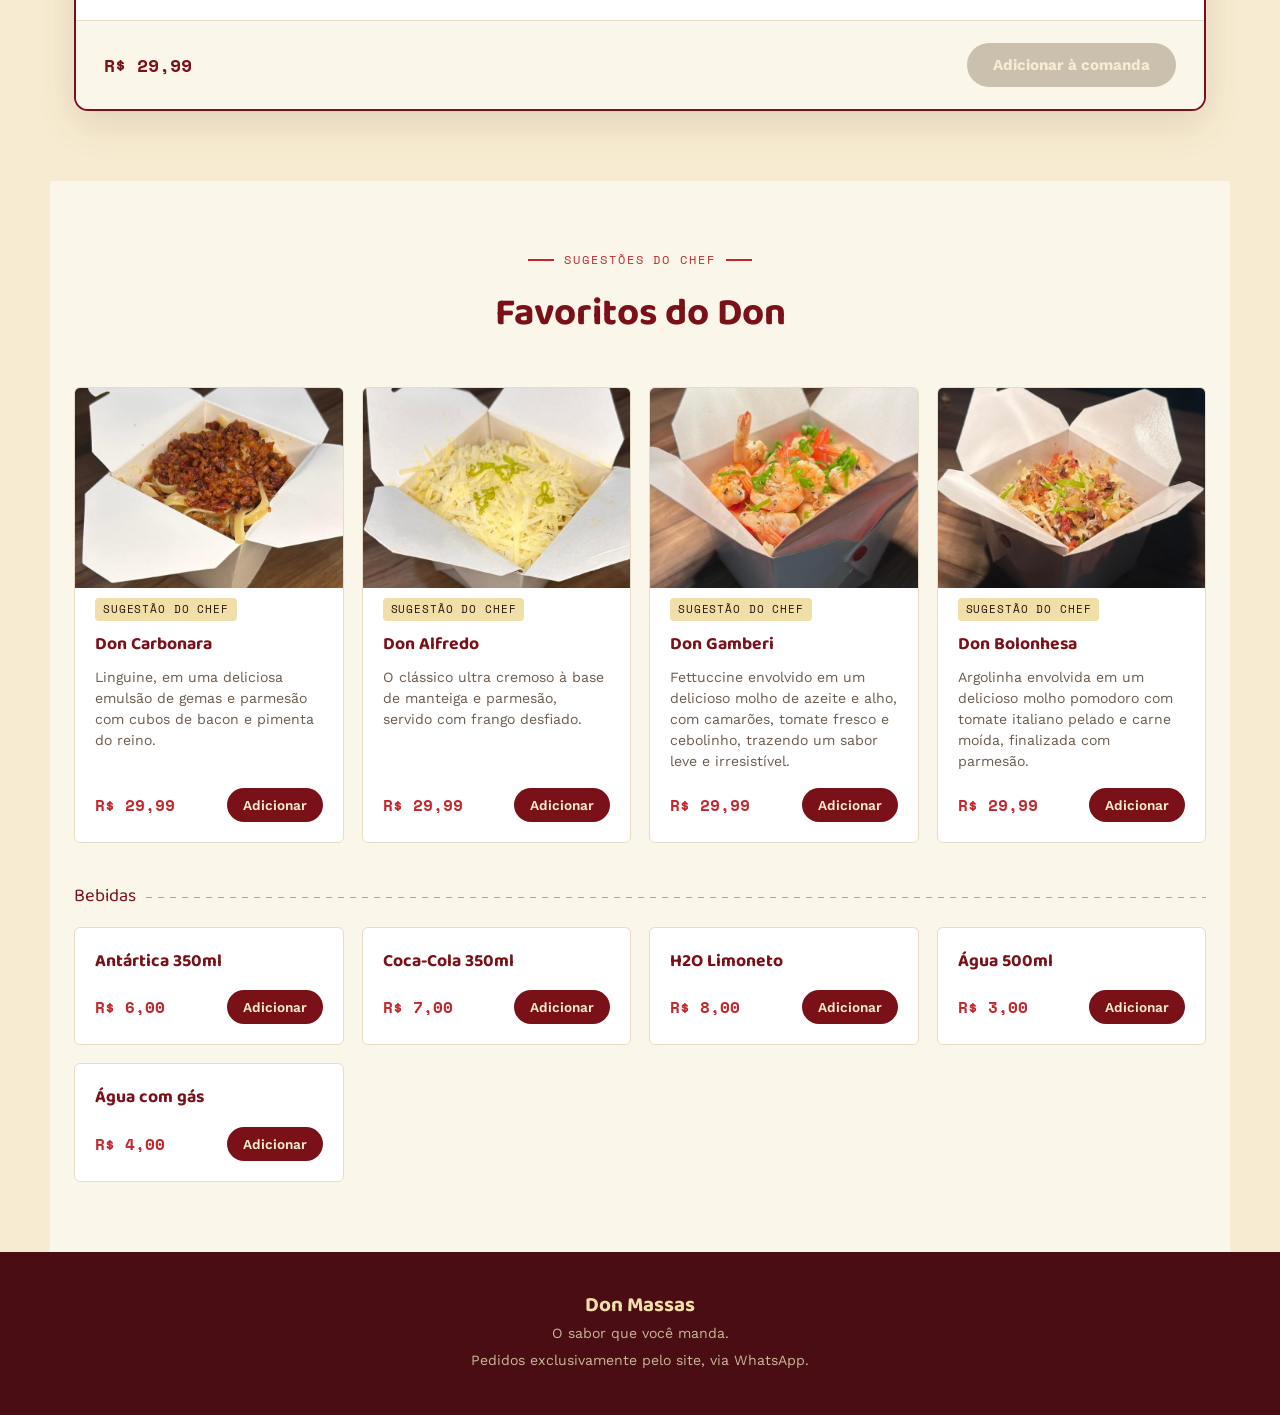
==== commit 333413a4: "Ajustes gerais" ====
--- a/index.html
+++ b/index.html
@@ -3,7 +3,7 @@
 <head>
 <meta charset="UTF-8">
 <meta name="viewport" content="width=device-width, initial-scale=1.0, viewport-fit=cover">
-<title>Don Massas — O sabor que você manda</title>
+<title>Don Massas</title>
 <link rel="preconnect" href="https://fonts.googleapis.com">
 <link rel="preconnect" href="https://fonts.gstatic.com" crossorigin>
 <link href="https://fonts.googleapis.com/css2?family=Baloo+2:wght@600;700;800&family=Work+Sans:wght@400;500;600;700&family=Space+Mono:wght@400;700&display=swap" rel="stylesheet">
@@ -14,7 +14,7 @@
 
 <header>
   <div class="logo">
-    <div class="logo-mark"><img src="img/WhatsApp Image 2026-08-11 at 21.06.11.jpeg" alt="Don Massas"></div>
+    <div class="logo-mark"><img src="img/android-chrome-192x192.png" alt="Don Massas"></div>
     <div>
       <div class="logo-text">Don Massas</div>
       <div class="logo-sub">O sabor que você manda</div>
@@ -35,7 +35,7 @@
       <a href="#montar" class="hero-cta">Montar meu Don ↓</a>
     </div>
     <div class="hero-art">
-      <div class="ring"><img src="img/WhatsApp Image 2026-08-11 at 21.06.11.jpeg" alt="Don Massas"></div>
+      <div class="ring"><img src="img/android-chrome-512x512.png" alt="Don Massas"></div>
     </div>
   </div>
 </section>
--- a/style.css
+++ b/style.css
@@ -219,8 +219,16 @@
   padding:20px;
   display:flex; flex-direction:column; gap:10px;
   transition:box-shadow .15s ease, transform .15s ease;
+  overflow:hidden;
 }
 .dish-card:hover{box-shadow:0 8px 24px rgba(74,13,19,.1); transform:translateY(-2px);}
+.dish-img{
+  margin:-20px -20px 0;
+  aspect-ratio:4/3;
+  overflow:hidden;
+  background:var(--gold-light);
+}
+.dish-img img{width:100%; height:100%; object-fit:cover; display:block;}
 .dish-tag{
   align-self:flex-start; background:var(--gold-light); color:var(--charcoal);
   font-family:'Space Mono',monospace; font-size:0.68rem; text-transform:uppercase; letter-spacing:.08em;
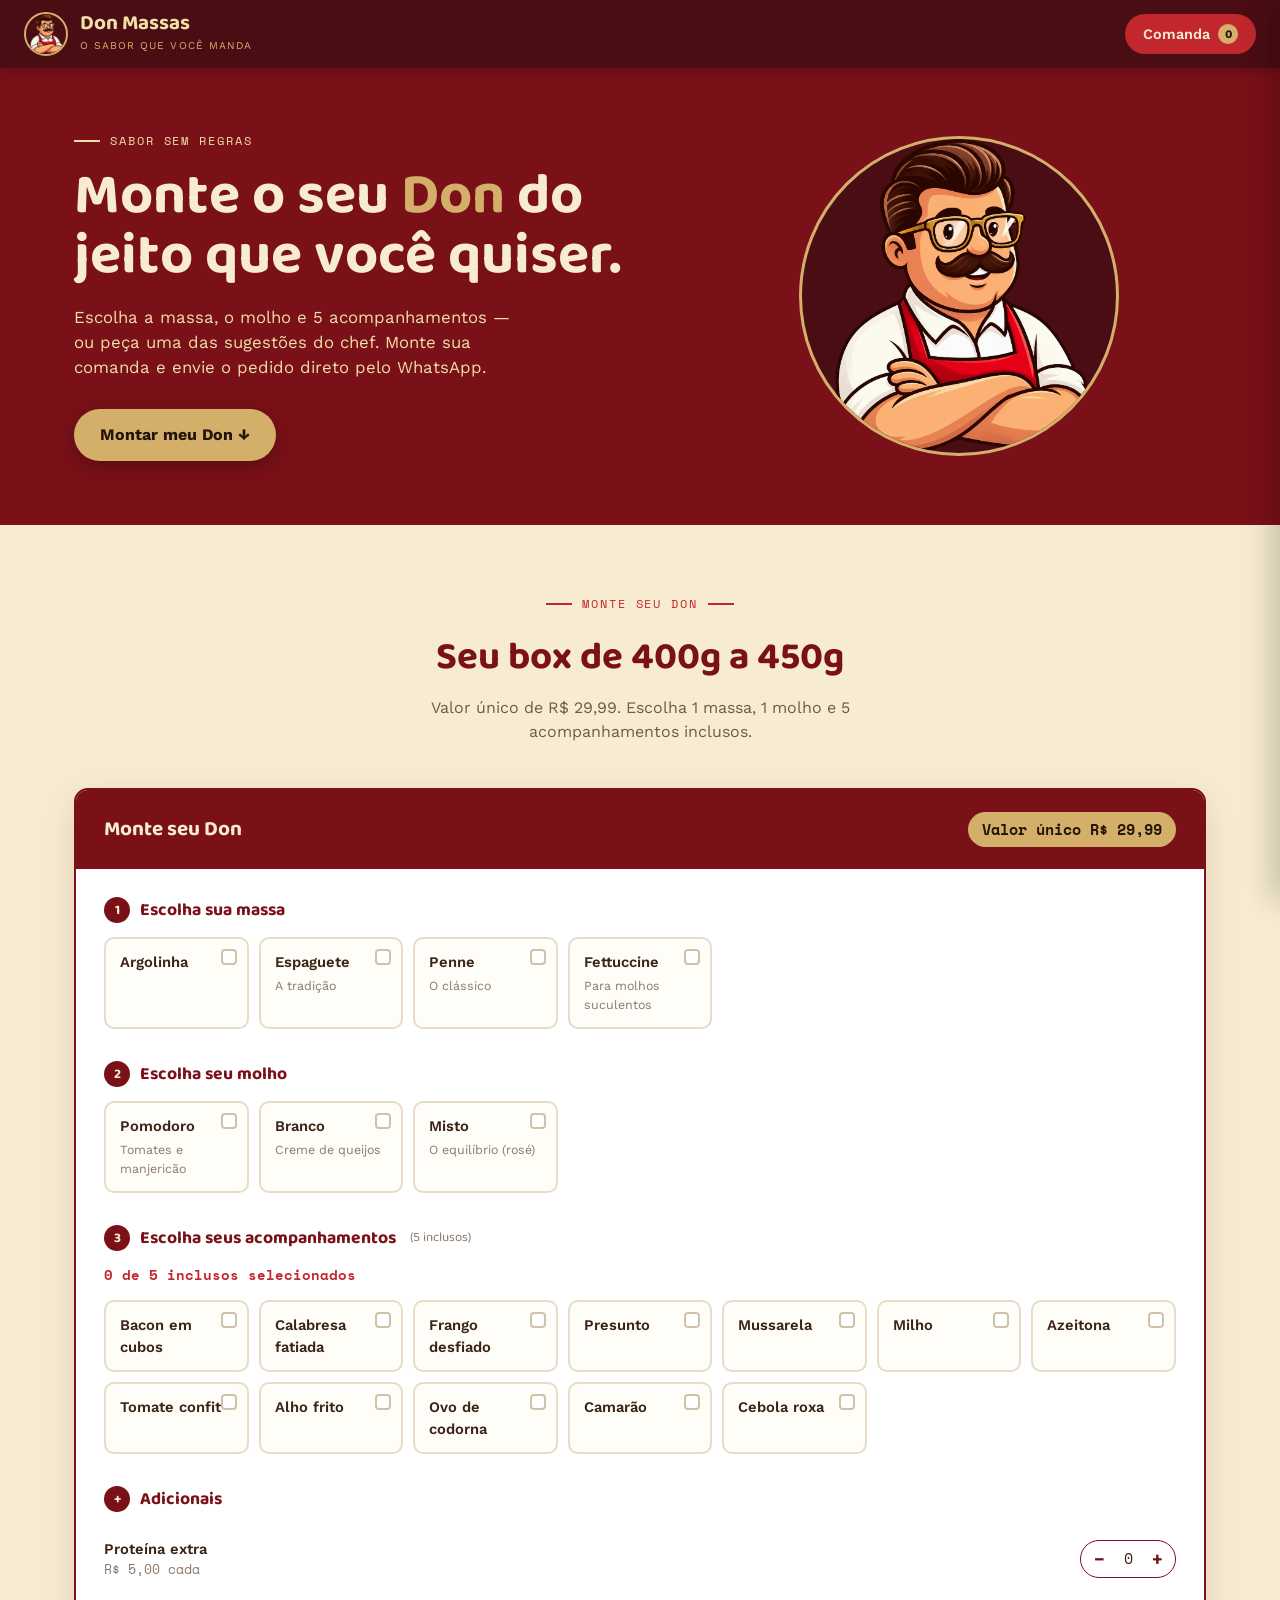
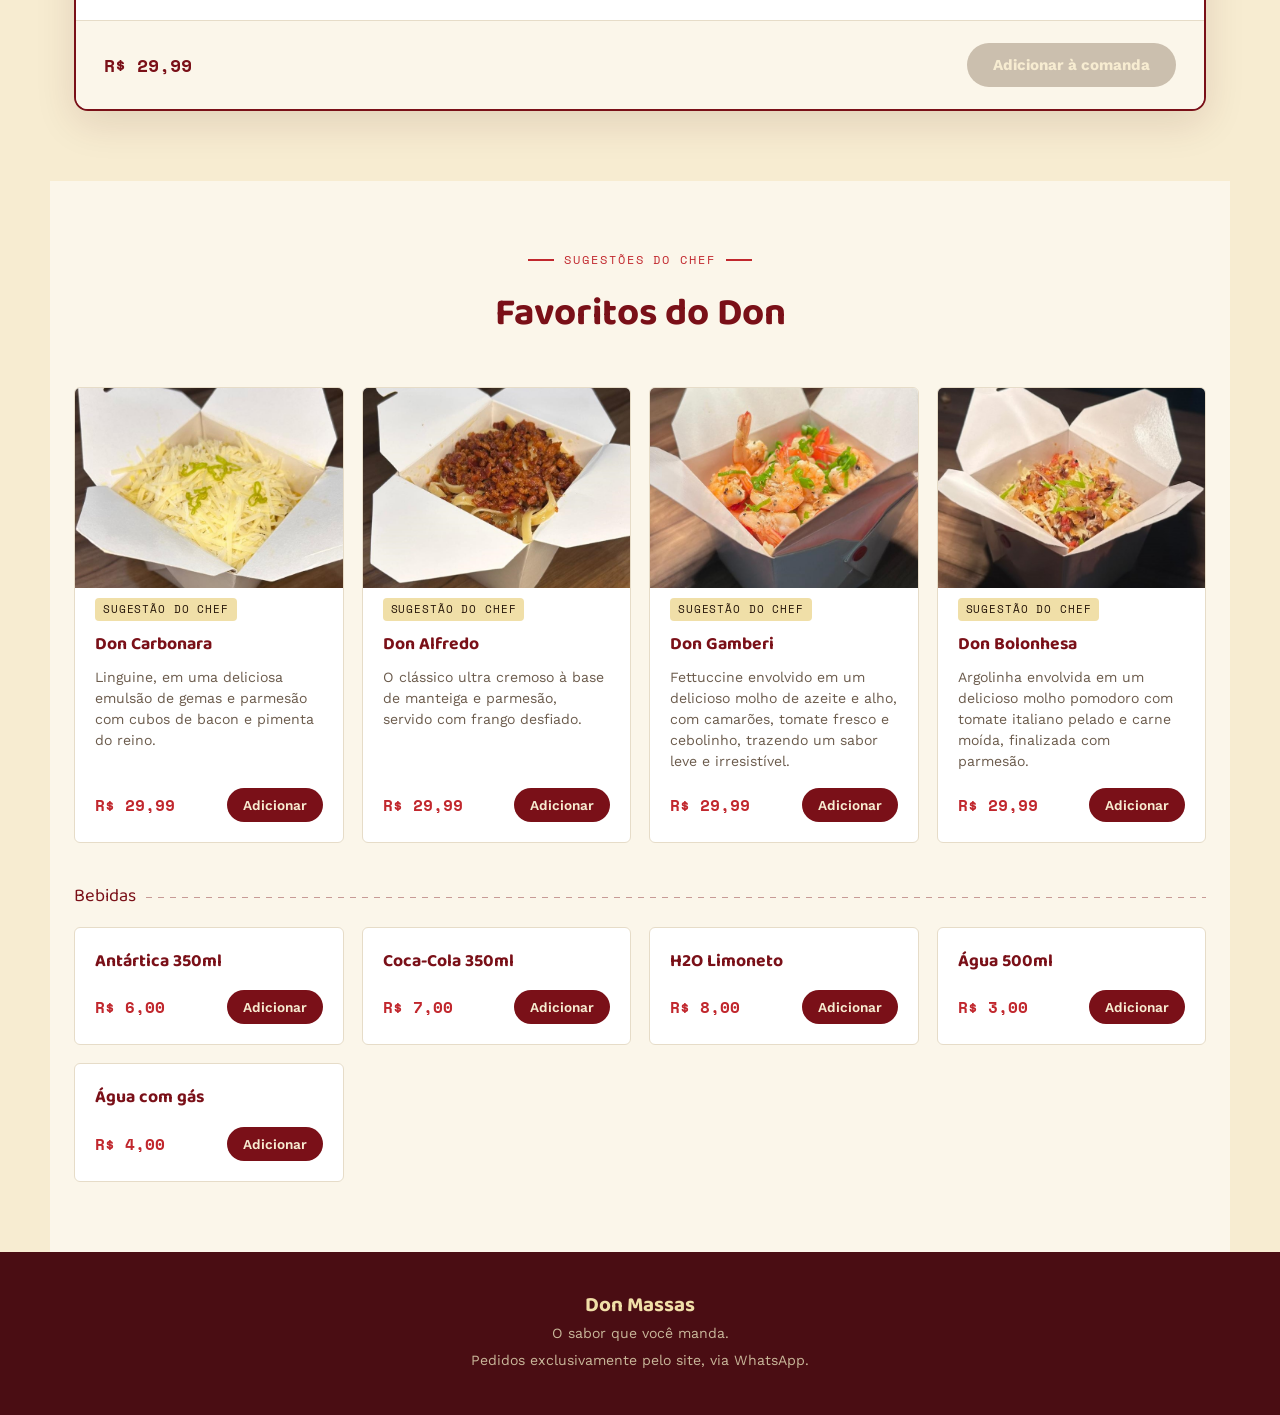
==== commit 8c7416e0: "Implementação do painel e integração de API para controle de pedidos" ====
--- a/index.html
+++ b/index.html
@@ -171,6 +171,7 @@
   </div>
 </aside>
 
+<script src="config.js"></script>
 <script src="script.js"></script>
 </body>
 </html>
--- a/style.css
+++ b/style.css
@@ -253,8 +253,37 @@
   background:var(--red); color:var(--cream); border:none;
   padding:9px 16px; border-radius:999px; font-weight:600; font-size:0.85rem;
   white-space:nowrap;
+  transition:background .15s ease;
 }
 .add-btn:hover{background:var(--red-bright);}
+.add-btn.added{background:#1c7a37; cursor:default;}
+
+.cart-count.bump{animation:cartBump .35s ease;}
+@keyframes cartBump{
+  0%{transform:scale(1);}
+  40%{transform:scale(1.35);}
+  100%{transform:scale(1);}
+}
+
+.toast{
+  position:fixed; left:50%; bottom:24px; transform:translate(-50%, 20px);
+  background:var(--charcoal); color:var(--gold-light);
+  font-family:'Space Mono', monospace; font-size:0.85rem;
+  padding:12px 20px; border-radius:999px;
+  box-shadow:0 10px 30px rgba(0,0,0,.3);
+  opacity:0; pointer-events:none;
+  transition:opacity .25s ease, transform .25s ease;
+  z-index:80;
+  max-width:min(90vw, 360px);
+  text-align:center;
+  white-space:nowrap; overflow:hidden; text-overflow:ellipsis;
+}
+.toast.show{
+  opacity:1; transform:translate(-50%, 0);
+}
+@media (max-width:480px){
+  .toast{bottom:16px; font-size:0.8rem; padding:11px 16px;}
+}
 
 .extras-section{background:#fbf6ea;}
 .extras-block{margin-bottom:40px;}
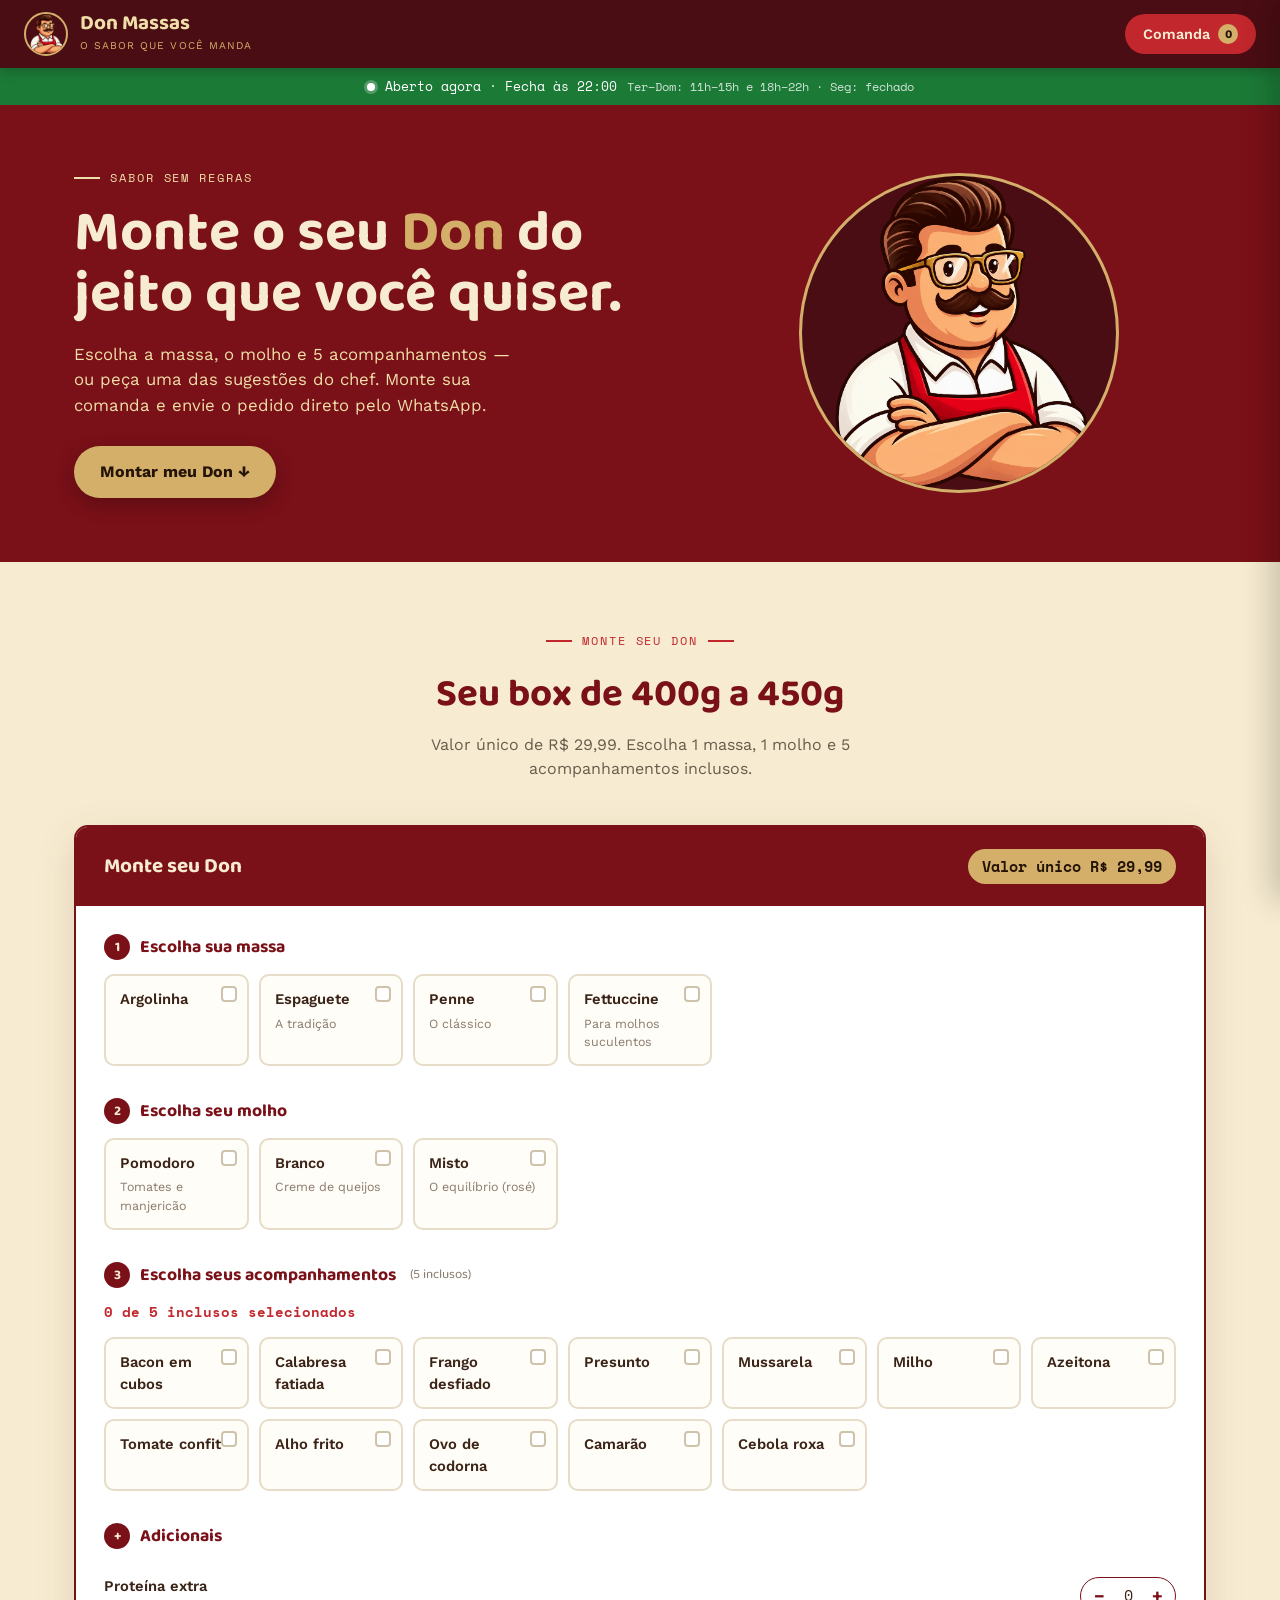
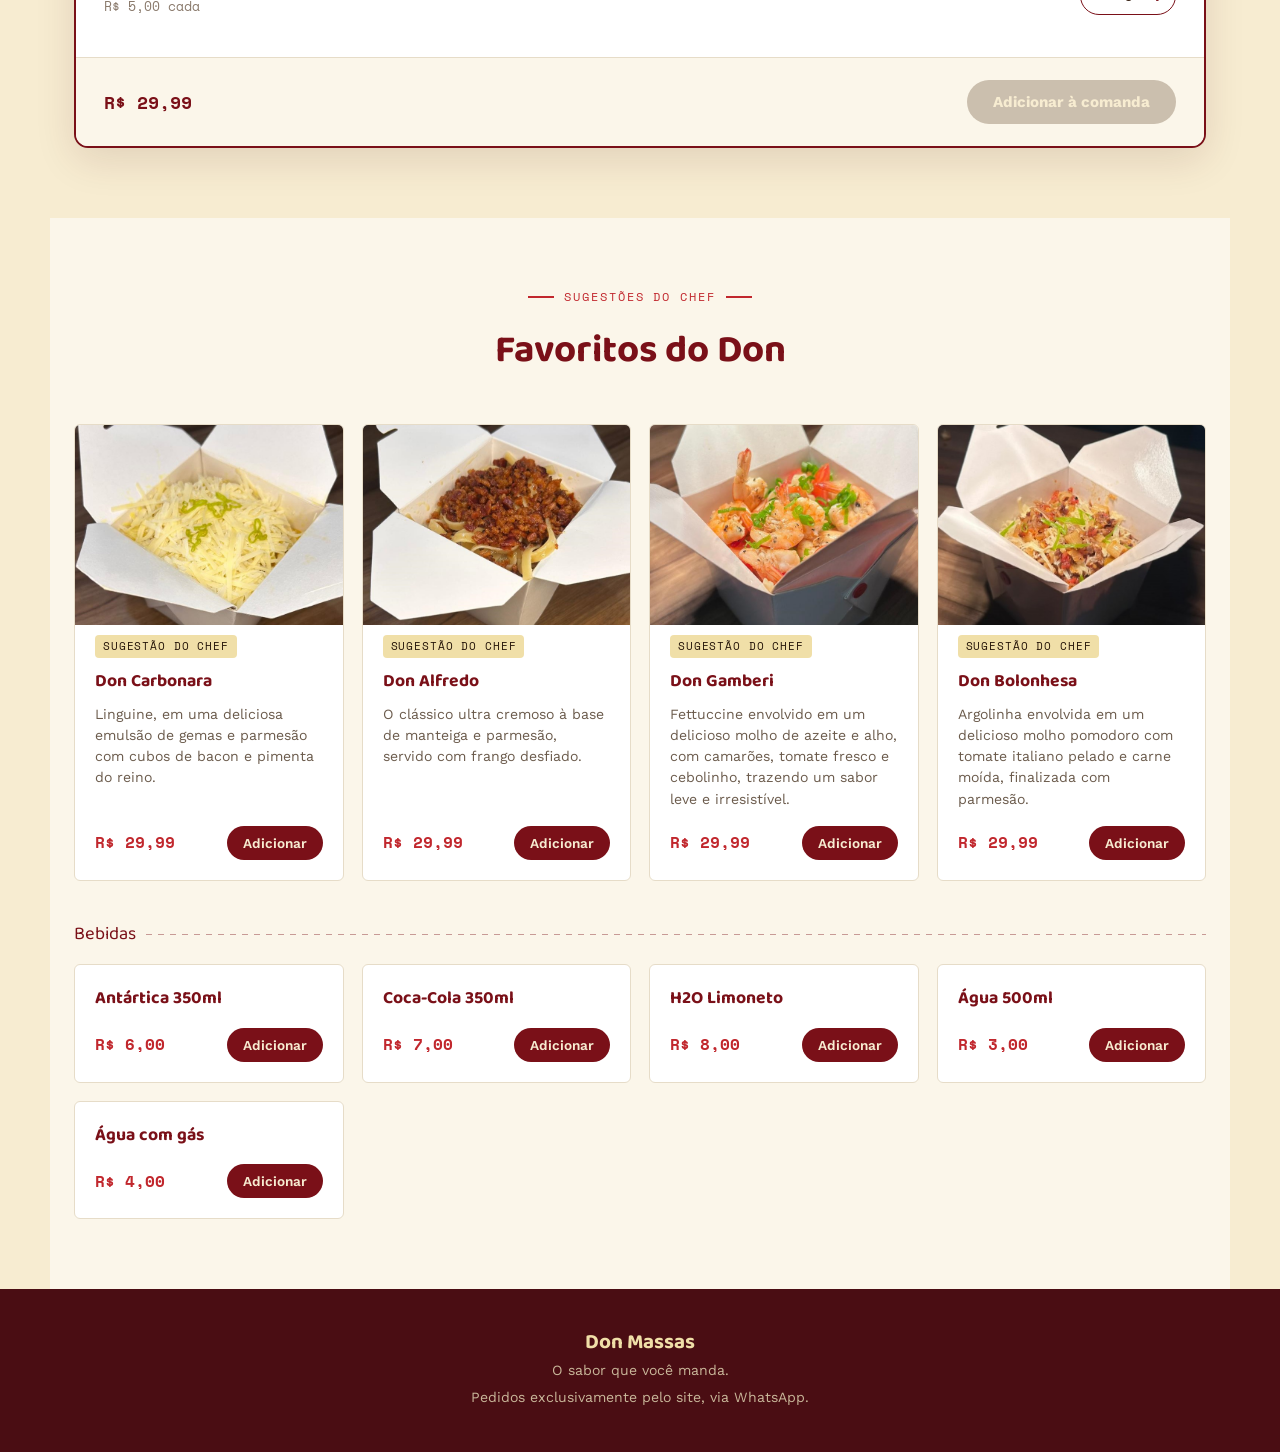
==== commit b67e5f9d: "Implementação de horário de abertura e fechamento do delivery" ====
--- a/index.html
+++ b/index.html
@@ -25,6 +25,12 @@
     <span class="cart-count" id="cartCount">0</span>
   </button>
 </header>
+
+<div class="store-status" id="storeStatus">
+  <span class="store-status-dot"></span>
+  <span id="storeStatusLabel">Verificando horário...</span>
+  <span class="store-status-hours">Ter–Dom: 11h–15h e 18h–22h · Seg: fechado</span>
+</div>
 
 <section class="hero">
   <div class="hero-inner">
@@ -161,7 +167,7 @@
       </div>
       <div class="field">
         <label for="custNotes">Observações (opcional)</label>
-        <textarea id="custNotes" placeholder="Ex: sem cebola, troco para R$100..."></textarea>
+        <textarea id="custNotes" placeholder="Ex: sem cebola, etc"></textarea>
       </div>
     </form>
     <div class="summary-recap" id="summaryRecap"></div>
--- a/style.css
+++ b/style.css
@@ -63,6 +63,35 @@
   font-size:0.72rem; font-weight:700; padding:0 5px;
 }
 
+.store-status{
+  display:flex; align-items:center; justify-content:center; flex-wrap:wrap;
+  gap:6px 10px;
+  padding:9px 16px;
+  font-family:'Space Mono', monospace; font-size:0.8rem; text-align:center;
+  color:#fff;
+}
+.store-status.open{background:#1c7a37;}
+.store-status.closed{background:var(--red-dark);}
+.store-status-dot{
+  width:8px; height:8px; border-radius:50%; background:#fff; flex-shrink:0;
+  box-shadow:0 0 0 3px rgba(255,255,255,.25);
+}
+.store-status-hours{opacity:.8; font-size:0.75rem;}
+
+body.store-closed .add-btn,
+body.store-closed .add-box-btn,
+body.store-closed #sendWhatsBtn{
+  opacity:.45; pointer-events:none; cursor:not-allowed;
+}
+body.store-closed #sendWhatsBtn::after{
+  content:" (fechado)";
+}
+
+@media (max-width:480px){
+  .store-status{font-size:0.75rem; padding:8px 12px;}
+  .store-status-hours{width:100%; font-size:0.7rem;}
+}
+
 .hero{
   position:relative;
   background:var(--red);
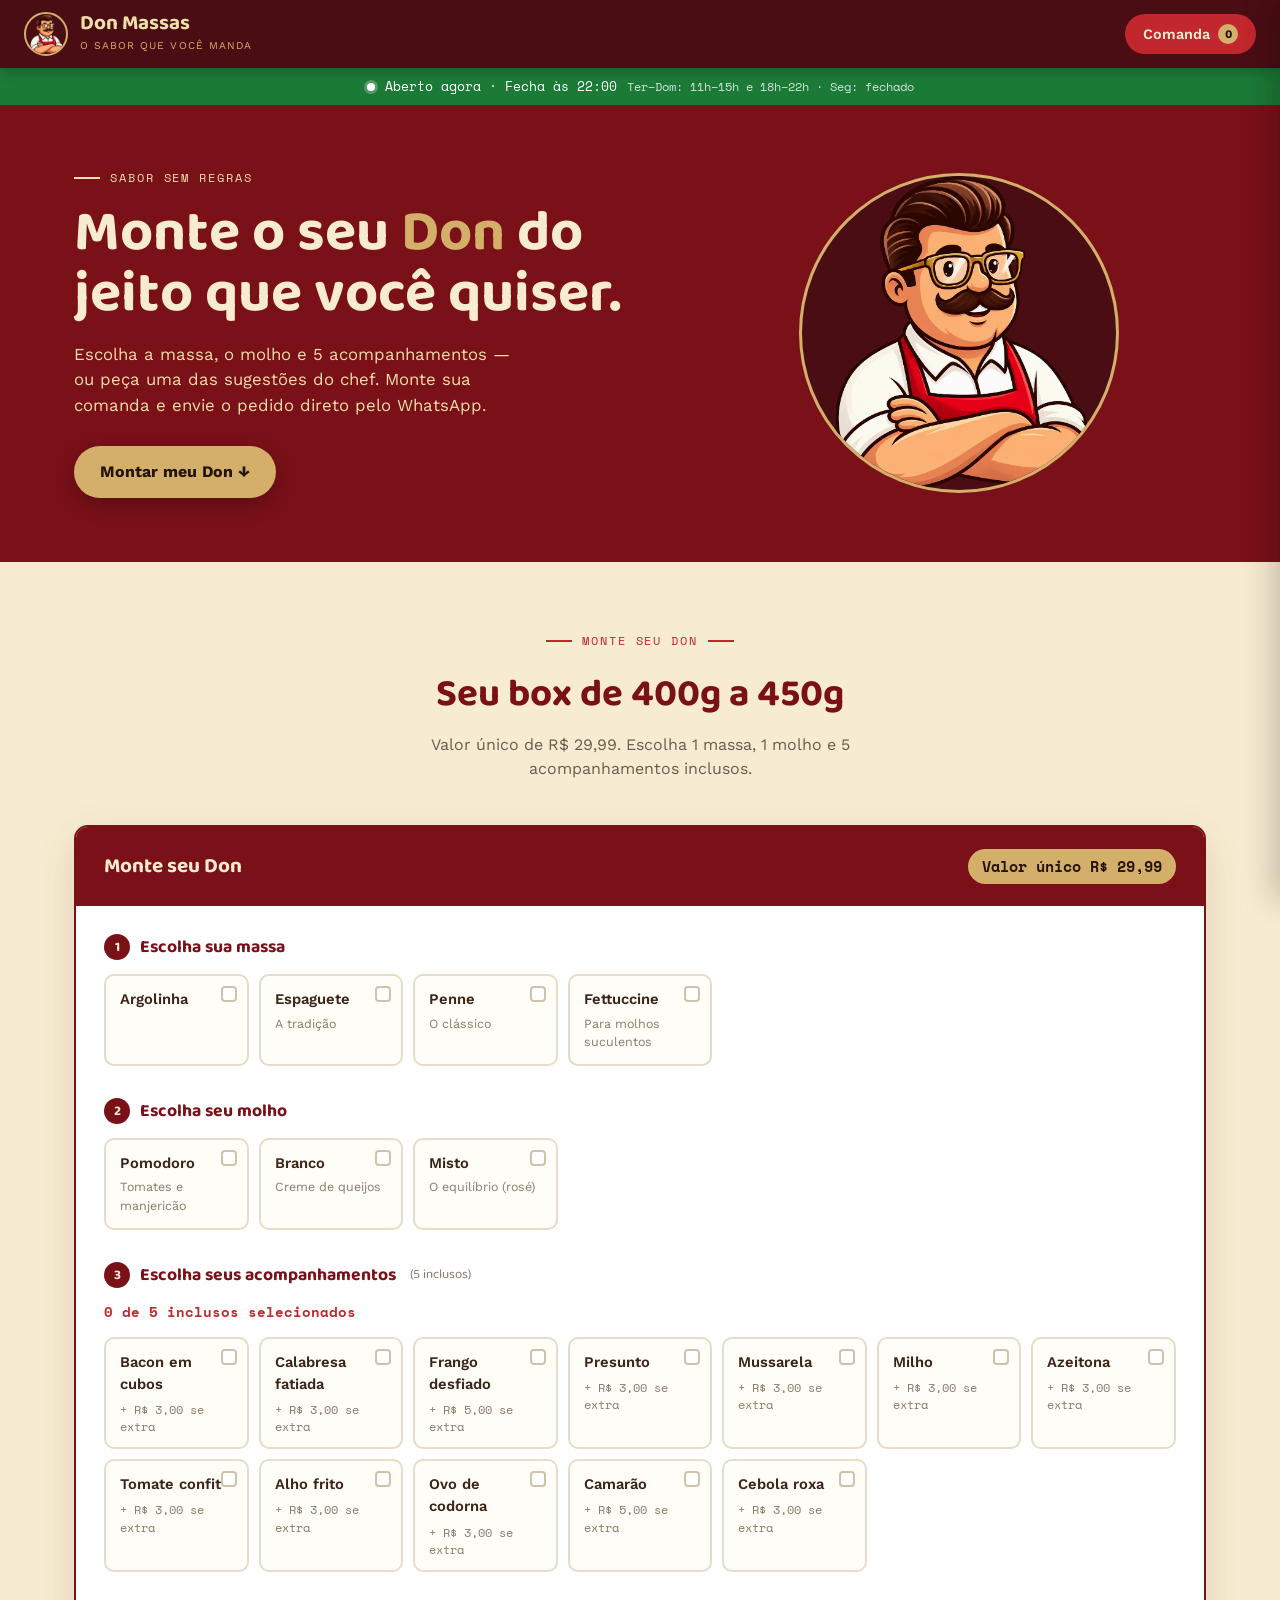
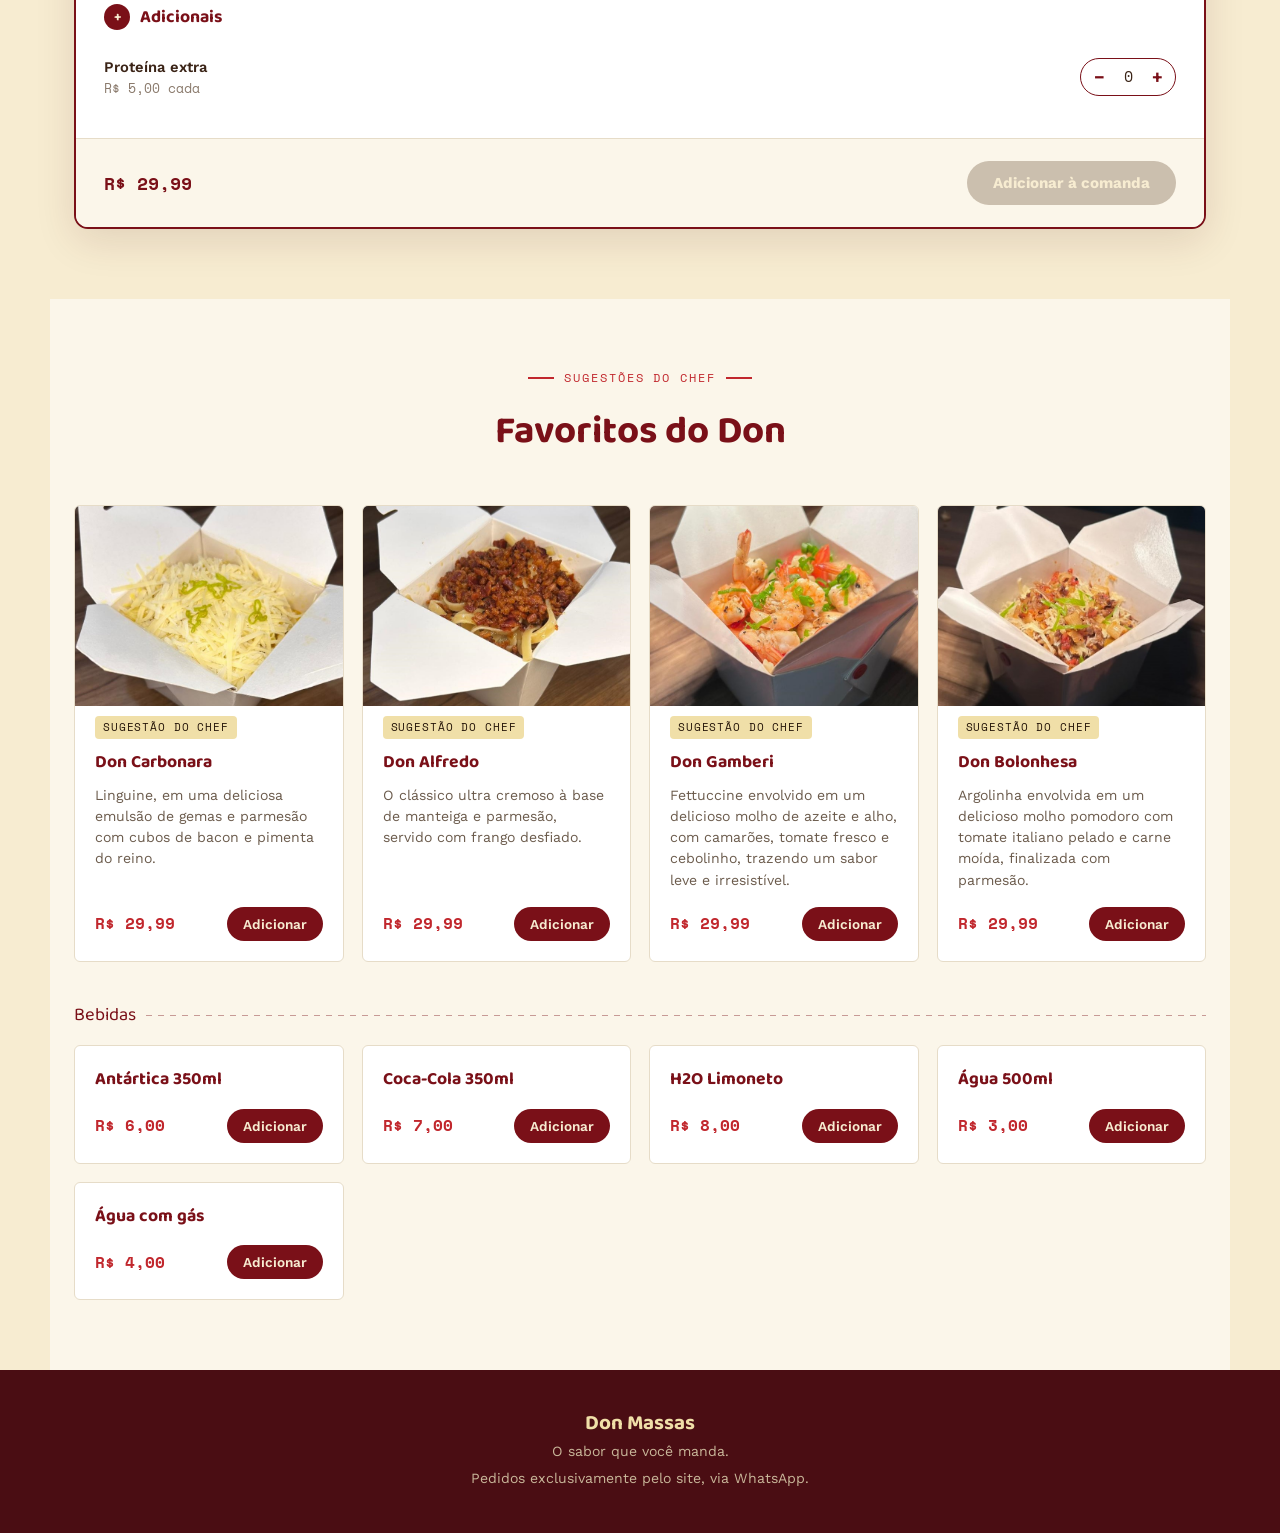
==== commit 6ebe6794: "Adição de taxa de entrega e envio de mensagem para cliente confimando pedido pronto" ====
--- a/index.html
+++ b/index.html
@@ -149,8 +149,41 @@
         <input type="tel" id="custPhone" required placeholder="(81) 99999-9999">
       </div>
       <div class="field">
-        <label for="custAddress">Endereço de entrega</label>
-        <input type="text" id="custAddress" required placeholder="Rua, número, bairro">
+        <label for="custAddress">Rua e número</label>
+        <input type="text" id="custAddress" required placeholder="Ex: Rua das Flores, 123">
+      </div>
+      <div class="field">
+        <label for="custBairro">Bairro</label>
+        <select id="custBairro" required>
+          <option value="" disabled selected>Selecione seu bairro</option>
+          <optgroup label="Taxa de entrega R$ 5,00">
+            <option>Apipucos</option>
+            <option>Casa Amarela</option>
+            <option>Casa Forte</option>
+            <option>Poço da Panela</option>
+            <option>Dois Irmãos</option>
+            <option>Monteiro</option>
+          </optgroup>
+          <optgroup label="Taxa de entrega R$ 8,00">
+            <option>Parnamirim</option>
+            <option>Jaqueira</option>
+            <option>Tamarineira</option>
+            <option>Água Fria</option>
+            <option>Rosarinho</option>
+            <option>Graças</option>
+            <option>Aflitos</option>
+            <option>Arruda</option>
+            <option>Beberibe</option>
+          </optgroup>
+          <optgroup label="Taxa de entrega R$ 12,00">
+            <option>Encruzilhada</option>
+            <option>Espinheiro</option>
+            <option>Hipódromo</option>
+            <option>Campo Grande</option>
+            <option>Alto Santa Terezinha</option>
+          </optgroup>
+        </select>
+        <div class="entrega-info" id="entregaInfo"></div>
       </div>
       <div class="field">
         <label for="custPayment">Forma de pagamento</label>
--- a/style.css
+++ b/style.css
@@ -197,6 +197,14 @@
 .option-card input{position:absolute; opacity:0; pointer-events:none;}
 .option-name{font-weight:600; font-size:0.92rem;}
 .option-desc{font-size:0.78rem; color:#8a7a6c; margin-top:4px;}
+
+.acomp-tag{
+  font-family:'Space Mono', monospace; font-size:0.72rem; font-weight:700;
+  margin-top:6px;
+}
+.acomp-tag.hint{color:#8a7a6c; font-weight:400;}
+.acomp-tag.incluso{color:#1c7a37;}
+.acomp-tag.extra{color:var(--red-bright);}
 .option-card.selected .option-name{color:var(--red);}
 .option-check{
   position:absolute; top:10px; right:10px; width:16px; height:16px; border-radius:4px;
@@ -411,6 +419,11 @@
   background:#fff;
 }
 .field textarea{resize:vertical; min-height:60px;}
+.entrega-info{
+  margin-top:8px; font-family:'Space Mono', monospace; font-size:0.82rem;
+  padding:8px 10px; border-radius:var(--radius);
+  background:#eaf7ee; color:#1c7a37;
+}
 .troco-info{
   margin-top:8px; font-family:'Space Mono', monospace; font-size:0.82rem;
   padding:8px 10px; border-radius:var(--radius);
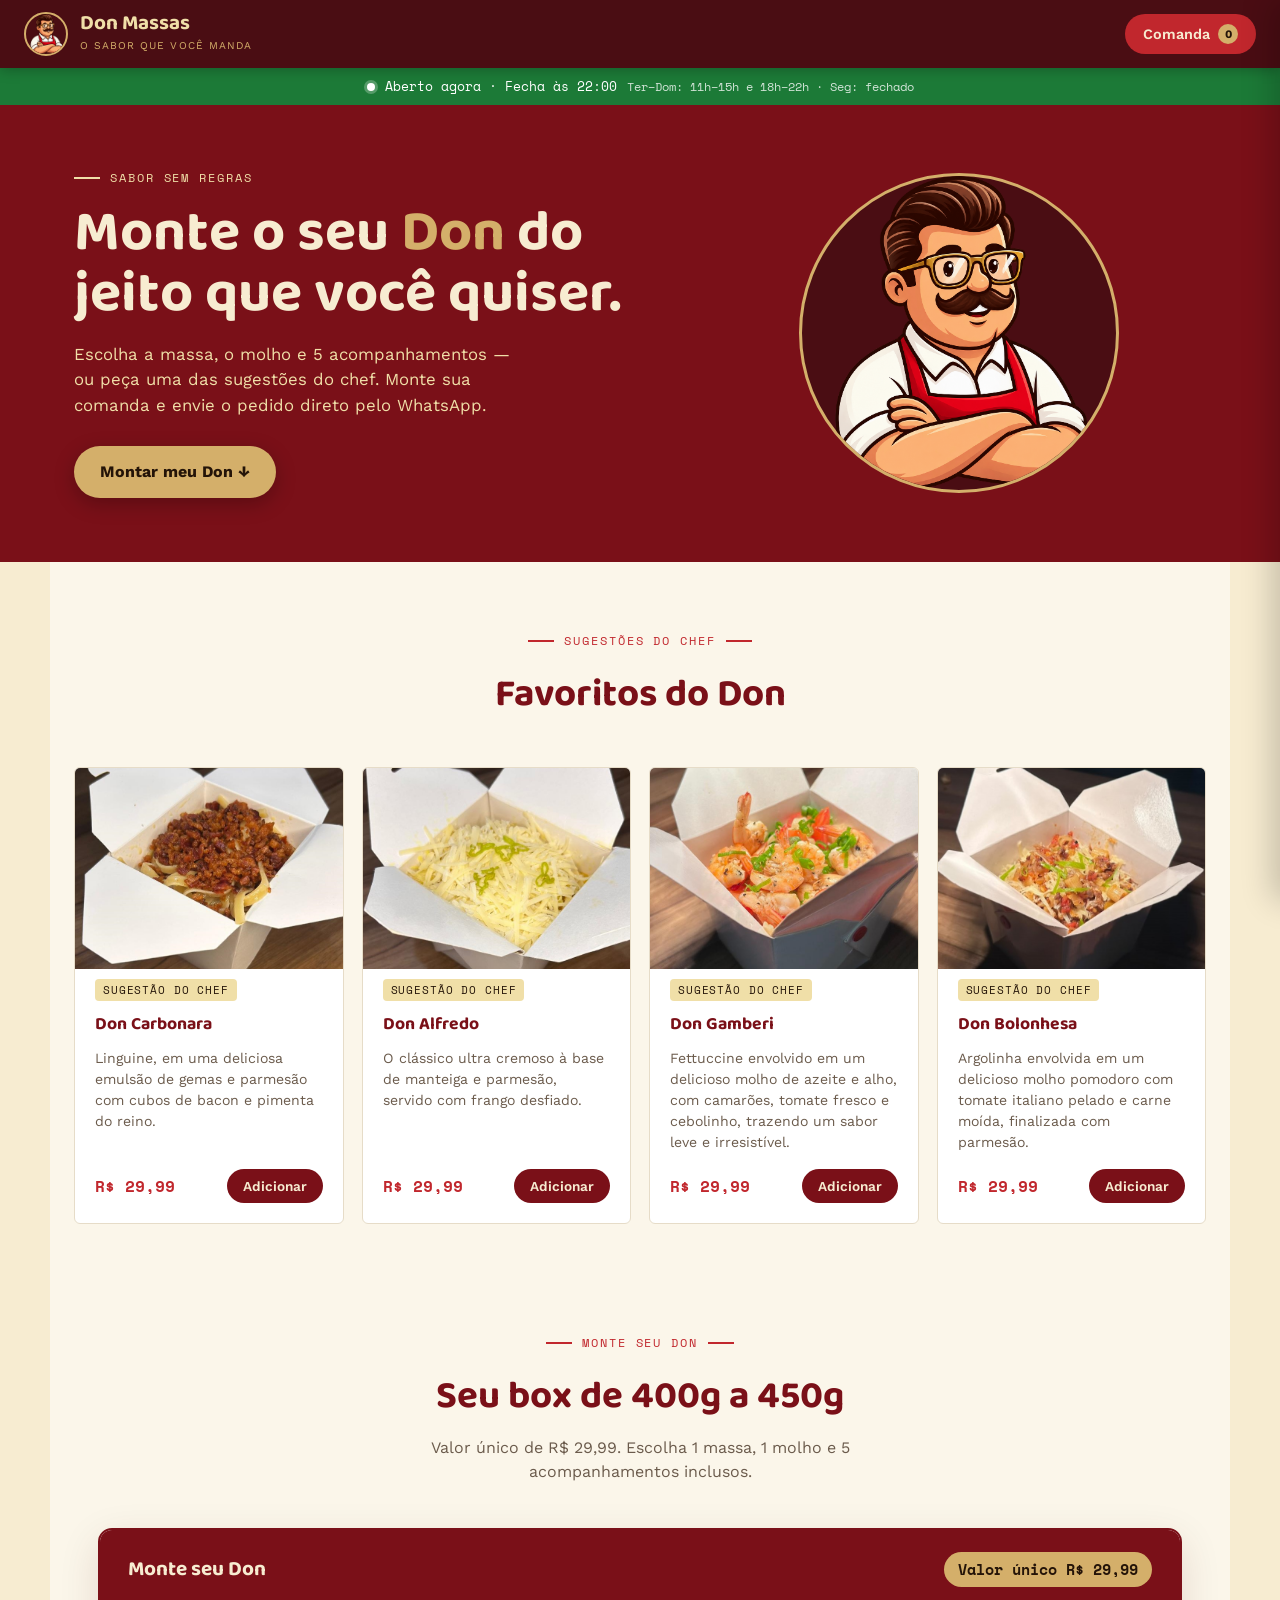
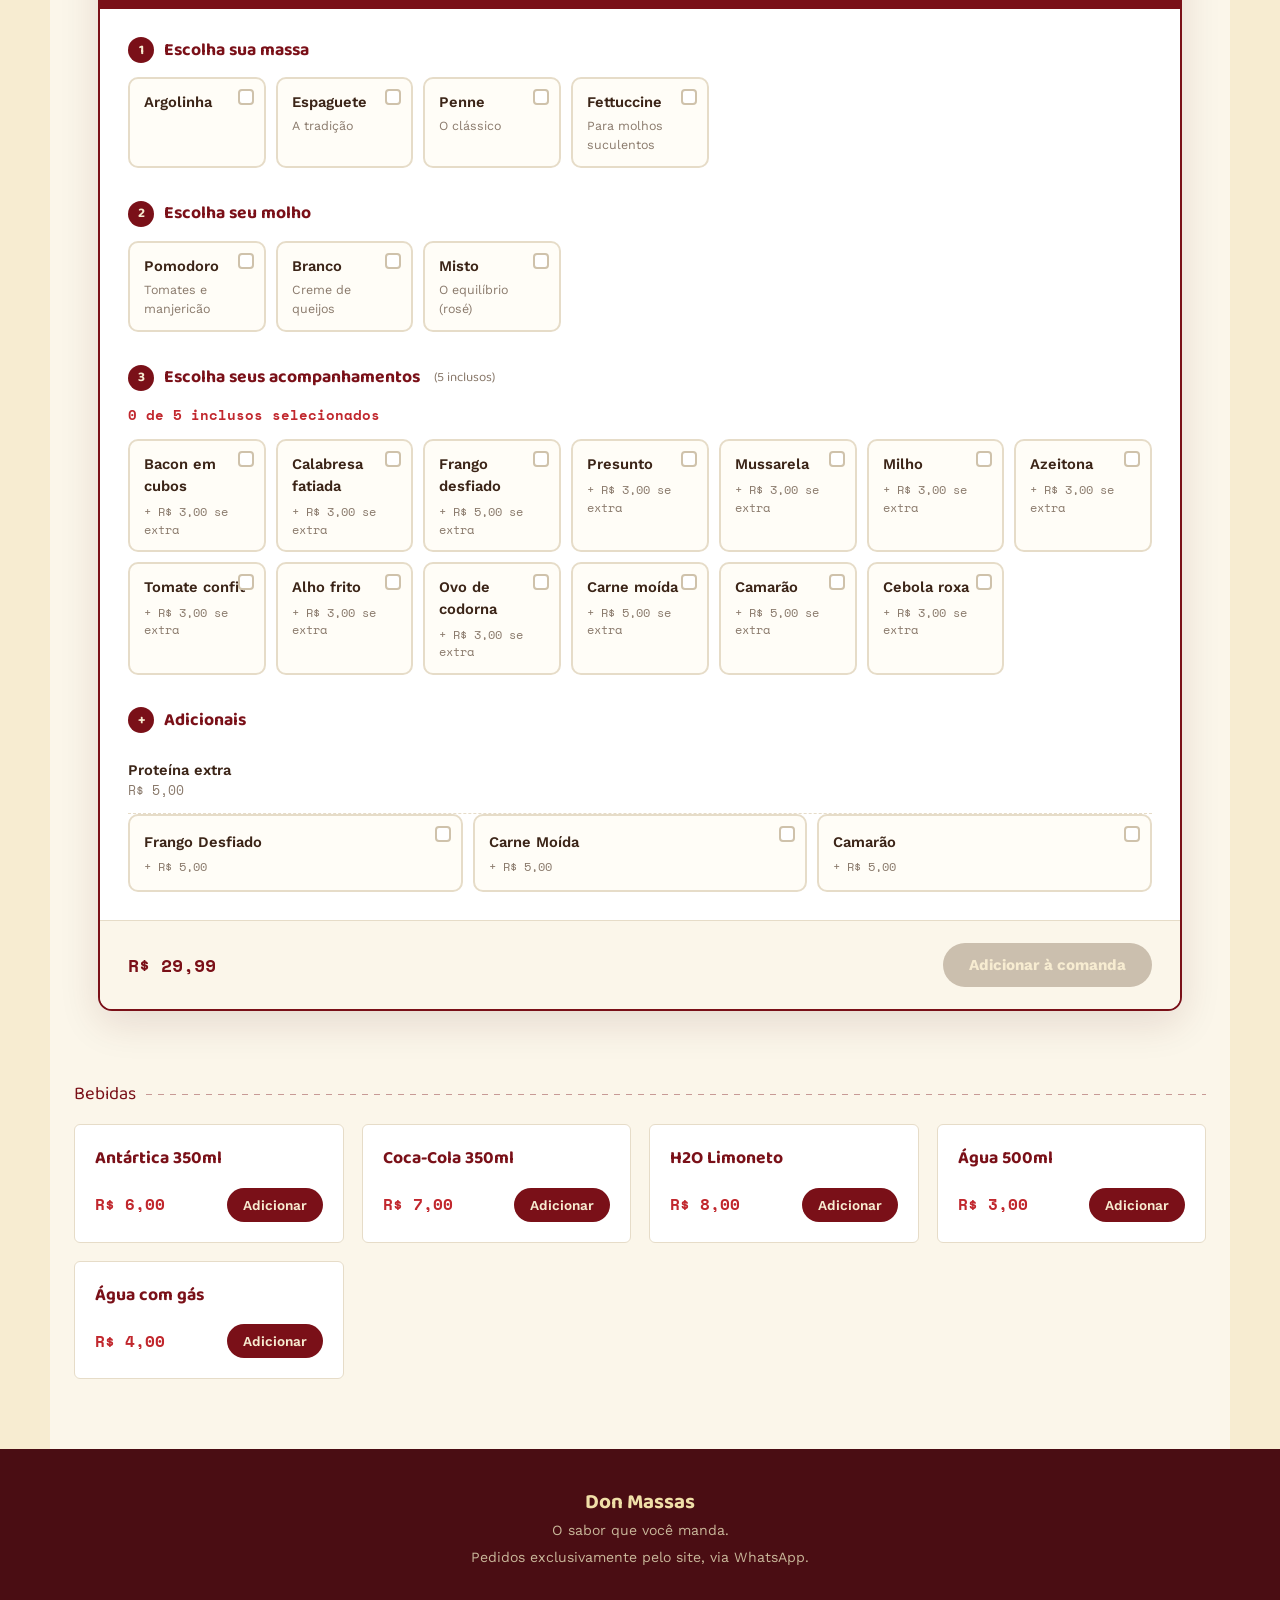
==== commit 2ed41ab3: "Ajustes do posicionamento das seções" ====
--- a/index.html
+++ b/index.html
@@ -46,6 +46,14 @@
   </div>
 </section>
 
+  <section class="section extras-section" id="cardapio">
+  <div class="extras-block">
+    <div class="section-head">
+      <div class="eyebrow">Sugestões do chef</div>
+      <h2>Favoritos do Don</h2>
+    </div>
+    <div class="dish-grid" id="chefGrid"></div>
+  </div>
 <section class="section" id="montar">
   <div class="section-head">
     <div class="eyebrow">Monte seu Don</div>
@@ -77,14 +85,10 @@
         <div class="extras-row">
           <div>
             <div class="extras-label">Proteína extra</div>
-            <div class="extras-price">R$ 5,00 cada</div>
-          </div>
-          <div class="stepper">
-            <button id="proteinaMinus">−</button>
-            <span class="stepper-val" id="proteinaVal">0</span>
-            <button id="proteinaPlus">+</button>
+            <div class="extras-price">R$ 5,00</div>
           </div>
         </div>
+        <div class="option-grid" id="proteinaGrid"></div>
       </div>
     </div>
     <div class="builder-footer">
@@ -93,15 +97,6 @@
     </div>
   </div>
 </section>
-
-<section class="section extras-section" id="cardapio">
-  <div class="extras-block">
-    <div class="section-head">
-      <div class="eyebrow">Sugestões do chef</div>
-      <h2>Favoritos do Don</h2>
-    </div>
-    <div class="dish-grid" id="chefGrid"></div>
-  </div>
 
   <div class="extras-block">
     <div class="extras-block-title">Bebidas</div>
--- a/style.css
+++ b/style.css
@@ -11,9 +11,23 @@
   --whats-dark:#1DA851;
   --radius:6px;
 }
-*{box-sizing:border-box; margin:0; padding:0;}
-html{scroll-behavior:smooth;}
-html,body{max-width:100%; overflow-x:hidden;}
+
+*{
+  box-sizing:border-box;
+  margin:0;
+  padding:0;
+}
+
+html{
+  scroll-behavior:smooth;
+}
+
+html,
+body{
+  max-width:100%;
+  overflow-x:hidden;
+}
+
 body{
   background:var(--cream);
   color:var(--brown);
@@ -21,28 +35,83 @@
   line-height:1.5;
   -webkit-font-smoothing:antialiased;
 }
-h1,h2,h3,.display{
+
+h1,
+h2,
+h3,
+.display{
   font-family:'Baloo 2', sans-serif;
   font-weight:700;
 }
-.mono{font-family:'Space Mono', monospace;}
-a{color:inherit;}
-img{max-width:100%; display:block;}
-button{font-family:inherit; cursor:pointer;}
+
+.mono{
+  font-family:'Space Mono', monospace;
+}
+
+a{
+  color:inherit;
+}
+
+img{
+  max-width:100%;
+  display:block;
+}
+
+button{
+  font-family:inherit;
+  cursor:pointer;
+}
 
 header{
-  position:sticky; top:0; z-index:40;
+  position:sticky;
+  top:0;
+  z-index:40;
   background:var(--red-dark);
   color:var(--cream);
   padding:12px 24px;
-  display:flex; align-items:center; justify-content:space-between;
+  display:flex;
+  align-items:center;
+  justify-content:space-between;
   box-shadow:0 2px 12px rgba(0,0,0,.25);
 }
-.logo{display:flex; align-items:center; gap:12px;}
-.logo-mark{width:44px; height:44px; border-radius:50%; overflow:hidden; border:2px solid var(--gold); flex-shrink:0;}
-.logo-mark img{width:100%; height:100%; object-fit:cover;}
-.logo-text{font-family:'Baloo 2', sans-serif; font-size:1.3rem; font-weight:700; line-height:1; color:var(--gold-light);}
-.logo-sub{font-size:0.65rem; letter-spacing:.1em; text-transform:uppercase; color:var(--gold); margin-top:3px;}
+
+.logo{
+  display:flex;
+  align-items:center;
+  gap:12px;
+}
+
+.logo-mark{
+  width:44px;
+  height:44px;
+  border-radius:50%;
+  overflow:hidden;
+  border:2px solid var(--gold);
+  flex-shrink:0;
+}
+
+.logo-mark img{
+  width:100%;
+  height:100%;
+  object-fit:cover;
+}
+
+.logo-text{
+  font-family:'Baloo 2', sans-serif;
+  font-size:1.3rem;
+  font-weight:700;
+  line-height:1;
+  color:var(--gold-light);
+}
+
+.logo-sub{
+  font-size:0.65rem;
+  letter-spacing:.1em;
+  text-transform:uppercase;
+  color:var(--gold);
+  margin-top:3px;
+}
+
 .cart-btn{
   position:relative;
   background:var(--red-bright);
@@ -52,44 +121,75 @@
   padding:10px 18px;
   font-weight:600;
   font-size:0.9rem;
-  display:flex; align-items:center; gap:8px;
+  display:flex;
+  align-items:center;
+  gap:8px;
   transition:background .15s ease;
 }
-.cart-btn:hover{background:#a31f24;}
+
+.cart-btn:hover{
+  background:#a31f24;
+}
+
 .cart-count{
-  background:var(--gold); color:var(--charcoal);
-  border-radius:999px; min-width:20px; height:20px;
-  display:flex; align-items:center; justify-content:center;
-  font-size:0.72rem; font-weight:700; padding:0 5px;
+  background:var(--gold);
+  color:var(--charcoal);
+  border-radius:999px;
+  min-width:20px;
+  height:20px;
+  display:flex;
+  align-items:center;
+  justify-content:center;
+  font-size:0.72rem;
+  font-weight:700;
+  padding:0 5px;
 }
 
 .store-status{
-  display:flex; align-items:center; justify-content:center; flex-wrap:wrap;
+  display:flex;
+  align-items:center;
+  justify-content:center;
+  flex-wrap:wrap;
   gap:6px 10px;
   padding:9px 16px;
-  font-family:'Space Mono', monospace; font-size:0.8rem; text-align:center;
+  font-family:'Space Mono', monospace;
+  font-size:0.8rem;
+  text-align:center;
   color:#fff;
 }
-.store-status.open{background:#1c7a37;}
-.store-status.closed{background:var(--red-dark);}
+
+.store-status.open{
+  background:#1c7a37;
+}
+
+.store-status.closed{
+  background:var(--red-dark);
+}
+
 .store-status-dot{
-  width:8px; height:8px; border-radius:50%; background:#fff; flex-shrink:0;
+  width:8px;
+  height:8px;
+  border-radius:50%;
+  background:#fff;
+  flex-shrink:0;
   box-shadow:0 0 0 3px rgba(255,255,255,.25);
 }
-.store-status-hours{opacity:.8; font-size:0.75rem;}
+
+.store-status-hours{
+  opacity:.8;
+  font-size:0.75rem;
+}
 
 body.store-closed .add-btn,
 body.store-closed .add-box-btn,
 body.store-closed #sendWhatsBtn{
-  opacity:.45; pointer-events:none; cursor:not-allowed;
-}
+  opacity:.45;
+  pointer-events:none;
+  cursor:not-allowed;
+}
+
 body.store-closed #sendWhatsBtn::after{
   content:" (fechado)";
-}
-
-@media (max-width:480px){
-  .store-status{font-size:0.75rem; padding:8px 12px;}
-  .store-status-hours{width:100%; font-size:0.7rem;}
 }
 
 .hero{
@@ -98,58 +198,139 @@
   color:var(--cream);
   overflow:hidden;
 }
+
 .hero-inner{
-  display:grid; grid-template-columns:1.1fr 0.9fr;
+  display:grid;
+  grid-template-columns:1.1fr 0.9fr;
   align-items:center;
   gap:32px;
   padding:64px 24px;
-  max-width:1180px; margin:0 auto;
-  position:relative; z-index:1;
-}
+  max-width:1180px;
+  margin:0 auto;
+  position:relative;
+  z-index:1;
+}
+
 .eyebrow{
   font-family:'Space Mono', monospace;
-  text-transform:uppercase; letter-spacing:.16em;
-  font-size:0.75rem; color:var(--gold-light);
-  display:flex; align-items:center; gap:10px; margin-bottom:16px;
-}
-.eyebrow::before{content:""; width:26px; height:2px; background:var(--gold-light); display:inline-block;}
+  text-transform:uppercase;
+  letter-spacing:.16em;
+  font-size:0.75rem;
+  color:var(--gold-light);
+  display:flex;
+  align-items:center;
+  gap:10px;
+  margin-bottom:16px;
+}
+
+.eyebrow::before{
+  content:"";
+  width:26px;
+  height:2px;
+  background:var(--gold-light);
+  display:inline-block;
+}
+
 .hero h1{
   font-size:clamp(2.2rem, 5vw, 3.6rem);
   line-height:1.05;
   margin-bottom:18px;
 }
-.hero h1 span{color:var(--gold);}
+
+.hero h1 span{
+  color:var(--gold);
+}
+
 .hero p{
-  font-size:1.05rem; max-width:46ch; color:var(--gold-light); margin-bottom:28px;
-}
+  font-size:1.05rem;
+  max-width:46ch;
+  color:var(--gold-light);
+  margin-bottom:28px;
+}
+
 .hero-cta{
-  display:inline-flex; align-items:center; gap:10px;
-  background:var(--gold); color:var(--charcoal);
-  padding:14px 26px; border-radius:999px; border:none;
-  font-weight:700; font-size:1rem;
+  display:inline-flex;
+  align-items:center;
+  gap:10px;
+  background:var(--gold);
+  color:var(--charcoal);
+  padding:14px 26px;
+  border-radius:999px;
+  border:none;
+  font-weight:700;
+  font-size:1rem;
   box-shadow:0 6px 20px rgba(0,0,0,.25);
   transition:transform .15s ease, background .15s ease;
   text-decoration:none;
 }
 
-.hero-cta:hover{transform:translateY(-2px); background:var(--gold-light);}
-.hero-art{display:flex; align-items:center; justify-content:center;}
+.hero-cta:hover{
+  transform:translateY(-2px);
+  background:var(--gold-light);
+}
+
+.hero-art{
+  display:flex;
+  align-items:center;
+  justify-content:center;
+}
+
 .hero-art .ring{
-  width:min(320px,80%); aspect-ratio:1/1; border-radius:50%;
+  width:min(320px,80%);
+  aspect-ratio:1/1;
+  border-radius:50%;
   border:3px solid var(--gold);
-  display:flex; align-items:center; justify-content:center;
+  display:flex;
+  align-items:center;
+  justify-content:center;
   overflow:hidden;
   background:var(--red-dark);
 }
-.hero-art img{width:100%; height:100%; object-fit:cover;}
-
-.section{max-width:1180px; margin:0 auto; padding:70px 24px;}
-.section-head{text-align:center; margin-bottom:44px;}
-.section-head .eyebrow{justify-content:center; color:var(--red-bright);}
-.section-head .eyebrow::before{background:var(--red-bright);}
-.section-head .eyebrow::after{content:""; width:26px; height:2px; background:var(--red-bright); display:inline-block;}
-.section-head h2{font-size:clamp(1.8rem, 3.5vw, 2.4rem); color:var(--red);}
-.section-head p{color:#6b5b4c; max-width:52ch; margin:10px auto 0;}
+
+.hero-art img{
+  width:100%;
+  height:100%;
+  object-fit:cover;
+}
+
+.section{
+  max-width:1180px;
+  margin:0 auto;
+  padding:70px 24px;
+}
+
+.section-head{
+  text-align:center;
+  margin-bottom:44px;
+}
+
+.section-head .eyebrow{
+  justify-content:center;
+  color:var(--red-bright);
+}
+
+.section-head .eyebrow::before{
+  background:var(--red-bright);
+}
+
+.section-head .eyebrow::after{
+  content:"";
+  width:26px;
+  height:2px;
+  background:var(--red-bright);
+  display:inline-block;
+}
+
+.section-head h2{
+  font-size:clamp(1.8rem, 3.5vw, 2.4rem);
+  color:var(--red);
+}
+
+.section-head p{
+  color:#6b5b4c;
+  max-width:52ch;
+  margin:10px auto 0;
+}
 
 .builder{
   background:#fff;
@@ -158,369 +339,1068 @@
   overflow:hidden;
   box-shadow:0 12px 40px rgba(74,13,19,.12);
 }
+
 .builder-head{
   background:var(--red);
   color:var(--cream);
   padding:22px 28px;
-  display:flex; align-items:center; justify-content:space-between; flex-wrap:wrap; gap:10px;
-}
-.builder-head h3{font-size:1.3rem;}
+  display:flex;
+  align-items:center;
+  justify-content:space-between;
+  flex-wrap:wrap;
+  gap:10px;
+}
+
+.builder-head h3{
+  font-size:1.3rem;
+}
+
 .builder-price{
   font-family:'Space Mono', monospace;
-  background:var(--gold); color:var(--charcoal);
-  padding:6px 14px; border-radius:999px; font-weight:700; font-size:0.95rem;
-}
-.builder-body{padding:28px;}
-.step{margin-bottom:32px;}
-.step:last-child{margin-bottom:0;}
+  background:var(--gold);
+  color:var(--charcoal);
+  padding:6px 14px;
+  border-radius:999px;
+  font-weight:700;
+  font-size:0.95rem;
+}
+
+.builder-body{
+  padding:28px;
+}
+
+.step{
+  margin-bottom:32px;
+}
+
+.step:last-child{
+  margin-bottom:0;
+}
+
 .step-title{
-  display:flex; align-items:center; gap:10px;
-  font-family:'Baloo 2', sans-serif; font-weight:700; font-size:1.1rem;
-  color:var(--red); margin-bottom:14px;
-}
+  display:flex;
+  align-items:center;
+  gap:10px;
+  font-family:'Baloo 2', sans-serif;
+  font-weight:700;
+  font-size:1.1rem;
+  color:var(--red);
+  margin-bottom:14px;
+}
+
 .step-num{
-  width:26px; height:26px; border-radius:50%; background:var(--red);
-  color:var(--cream); font-size:0.85rem; display:flex; align-items:center; justify-content:center;
+  width:26px;
+  height:26px;
+  border-radius:50%;
+  background:var(--red);
+  color:var(--cream);
+  font-size:0.85rem;
+  display:flex;
+  align-items:center;
+  justify-content:center;
   flex-shrink:0;
 }
-.step-hint{font-size:0.82rem; color:#8a7a6c; font-weight:400; margin-left:4px;}
-
-.option-grid{display:grid; grid-template-columns:repeat(auto-fill, minmax(130px,1fr)); gap:10px;}
+
+.step-hint{
+  font-size:0.82rem;
+  color:#8a7a6c;
+  font-weight:400;
+  margin-left:4px;
+}
+
+.option-grid{
+  display:grid;
+  grid-template-columns:repeat(auto-fill, minmax(130px,1fr));
+  gap:10px;
+}
+
 .option-card{
-  border:2px solid #e6dcc8; border-radius:10px;
-  padding:12px 14px; cursor:pointer; background:#fffdf7;
+  border:2px solid #e6dcc8;
+  border-radius:10px;
+  padding:12px 14px;
+  cursor:pointer;
+  background:#fffdf7;
   transition:border-color .15s ease, background .15s ease;
   position:relative;
 }
-.option-card:hover{border-color:var(--gold);}
-.option-card.selected{border-color:var(--red); background:#fdf3ee;}
-.option-card input{position:absolute; opacity:0; pointer-events:none;}
-.option-name{font-weight:600; font-size:0.92rem;}
-.option-desc{font-size:0.78rem; color:#8a7a6c; margin-top:4px;}
+
+.option-card:hover{
+  border-color:var(--gold);
+}
+
+.option-card.selected{
+  border-color:var(--red);
+  background:#fdf3ee;
+}
+
+.option-card input{
+  position:absolute;
+  opacity:0;
+  pointer-events:none;
+}
+
+.option-name{
+  font-weight:600;
+  font-size:0.92rem;
+}
+
+.option-desc{
+  font-size:0.78rem;
+  color:#8a7a6c;
+  margin-top:4px;
+}
 
 .acomp-tag{
-  font-family:'Space Mono', monospace; font-size:0.72rem; font-weight:700;
+  font-family:'Space Mono', monospace;
+  font-size:0.72rem;
+  font-weight:700;
   margin-top:6px;
 }
-.acomp-tag.hint{color:#8a7a6c; font-weight:400;}
-.acomp-tag.incluso{color:#1c7a37;}
-.acomp-tag.extra{color:var(--red-bright);}
-.option-card.selected .option-name{color:var(--red);}
+
+.acomp-tag.hint{
+  color:#8a7a6c;
+  font-weight:400;
+}
+
+.acomp-tag.incluso{
+  color:#1c7a37;
+}
+
+.acomp-tag.extra{
+  color:var(--red-bright);
+}
+
+.option-card.selected .option-name{
+  color:var(--red);
+}
+
 .option-check{
-  position:absolute; top:10px; right:10px; width:16px; height:16px; border-radius:4px;
-  border:2px solid #cfc2ab; background:#fff;
-}
-.option-card.selected .option-check{background:var(--red); border-color:var(--red);}
+  position:absolute;
+  top:10px;
+  right:10px;
+  width:16px;
+  height:16px;
+  border-radius:4px;
+  border:2px solid #cfc2ab;
+  background:#fff;
+}
+
+.option-card.selected .option-check{
+  background:var(--red);
+  border-color:var(--red);
+}
+
+#proteinaGrid{
+  display:grid;
+  grid-template-columns:repeat(3, 1fr);
+  gap:10px;
+}
+
+#proteinaGrid .option-card{
+  min-height:78px;
+  display:flex;
+  flex-direction:column;
+  justify-content:center;
+}
+
+#proteinaGrid .option-name{
+  padding-right:20px;
+}
+
+#proteinaGrid .acomp-tag{
+  margin-top:5px;
+}
 
 .acomp-counter{
-  font-family:'Space Mono', monospace; font-size:0.85rem; color:var(--red-bright);
-  margin-bottom:14px; font-weight:700;
-}
-
-.extras-row{display:flex; align-items:center; justify-content:space-between; gap:16px; padding:12px 0; border-bottom:1px dashed #e6dcc8;}
-.extras-row:last-child{border-bottom:none;}
-.extras-label{font-weight:600; font-size:0.92rem;}
-.extras-price{font-family:'Space Mono', monospace; font-size:0.82rem; color:#8a7a6c;}
-
-.stepper{display:flex; align-items:center; gap:0; border:1px solid var(--red); border-radius:999px; overflow:hidden;}
+  font-family:'Space Mono', monospace;
+  font-size:0.85rem;
+  color:var(--red-bright);
+  margin-bottom:14px;
+  font-weight:700;
+}
+
+.extras-row{
+  display:flex;
+  align-items:center;
+  justify-content:space-between;
+  gap:16px;
+  padding:12px 0;
+  border-bottom:1px dashed #e6dcc8;
+}
+
+.extras-row:last-child{
+  border-bottom:none;
+}
+
+.extras-label{
+  font-weight:600;
+  font-size:0.92rem;
+}
+
+.extras-price{
+  font-family:'Space Mono', monospace;
+  font-size:0.82rem;
+  color:#8a7a6c;
+}
+
+.stepper{
+  display:flex;
+  align-items:center;
+  gap:0;
+  border:1px solid var(--red);
+  border-radius:999px;
+  overflow:hidden;
+}
+
 .stepper button{
-  background:none; border:none; color:var(--red);
-  width:36px; height:36px; font-size:1.1rem; font-weight:700;
-  display:flex; align-items:center; justify-content:center;
+  background:none;
+  border:none;
+  color:var(--red);
+  width:36px;
+  height:36px;
+  font-size:1.1rem;
+  font-weight:700;
+  display:flex;
+  align-items:center;
+  justify-content:center;
   touch-action:manipulation;
 }
-.stepper button:hover{background:var(--red); color:var(--cream);}
-.stepper .stepper-val{min-width:22px; text-align:center; font-family:'Space Mono',monospace; font-size:0.92rem;}
+
+.stepper button:hover{
+  background:var(--red);
+  color:var(--cream);
+}
+
+.stepper .stepper-val{
+  min-width:22px;
+  text-align:center;
+  font-family:'Space Mono',monospace;
+  font-size:0.92rem;
+}
 
 .builder-footer{
-  display:flex; align-items:center; justify-content:space-between; flex-wrap:wrap; gap:14px;
-  padding:22px 28px; background:#fbf6ea; border-top:1px solid #e6dcc8;
-}
-.builder-total{font-family:'Space Mono', monospace; font-size:1.1rem; font-weight:700; color:var(--red);}
+  display:flex;
+  align-items:center;
+  justify-content:space-between;
+  flex-wrap:wrap;
+  gap:14px;
+  padding:22px 28px;
+  background:#fbf6ea;
+  border-top:1px solid #e6dcc8;
+}
+
+.builder-total{
+  font-family:'Space Mono', monospace;
+  font-size:1.1rem;
+  font-weight:700;
+  color:var(--red);
+}
+
 .add-box-btn{
-  background:var(--red); color:var(--cream); border:none;
-  padding:13px 26px; border-radius:999px; font-weight:700; font-size:0.95rem;
-}
-.add-box-btn:hover{background:var(--red-bright);}
-.add-box-btn:disabled{background:#cbbfae; cursor:not-allowed;}
+  background:var(--red);
+  color:var(--cream);
+  border:none;
+  padding:13px 26px;
+  border-radius:999px;
+  font-weight:700;
+  font-size:0.95rem;
+}
+
+.add-box-btn:hover{
+  background:var(--red-bright);
+}
+
+.add-box-btn:disabled{
+  background:#cbbfae;
+  cursor:not-allowed;
+}
 
 .dish-grid{
   display:grid;
-  grid-template-columns:repeat(auto-fill, minmax(min(260px,100%),1fr));
+  grid-template-columns:repeat(
+    auto-fill,
+    minmax(min(260px,100%),1fr)
+  );
   gap:18px;
 }
+
 .dish-card{
   background:#fff;
   border:1px solid #e6dcc8;
   border-radius:var(--radius);
   padding:20px;
-  display:flex; flex-direction:column; gap:10px;
+  display:flex;
+  flex-direction:column;
+  gap:10px;
   transition:box-shadow .15s ease, transform .15s ease;
   overflow:hidden;
 }
-.dish-card:hover{box-shadow:0 8px 24px rgba(74,13,19,.1); transform:translateY(-2px);}
+
+.dish-card:hover{
+  box-shadow:0 8px 24px rgba(74,13,19,.1);
+  transform:translateY(-2px);
+}
+
 .dish-img{
   margin:-20px -20px 0;
   aspect-ratio:4/3;
   overflow:hidden;
   background:var(--gold-light);
 }
-.dish-img img{width:100%; height:100%; object-fit:cover; display:block;}
+
+.dish-img img{
+  width:100%;
+  height:100%;
+  object-fit:cover;
+  display:block;
+}
+
 .dish-tag{
-  align-self:flex-start; background:var(--gold-light); color:var(--charcoal);
-  font-family:'Space Mono',monospace; font-size:0.68rem; text-transform:uppercase; letter-spacing:.08em;
-  padding:3px 8px; border-radius:4px;
-}
-.dish-name{font-family:'Baloo 2', sans-serif; font-weight:700; font-size:1.1rem; color:var(--red);}
-.dish-desc{font-size:0.88rem; color:#6b5b4c; flex:1;}
-.dish-footer{display:flex; align-items:center; justify-content:space-between; margin-top:6px;}
-.dish-price{font-family:'Space Mono', monospace; font-weight:700; color:var(--red-bright); font-size:1.02rem;}
-
-.qty-stepper{display:flex; align-items:center; gap:0; border:1px solid var(--red); border-radius:999px; overflow:hidden;}
+  align-self:flex-start;
+  background:var(--gold-light);
+  color:var(--charcoal);
+  font-family:'Space Mono',monospace;
+  font-size:0.68rem;
+  text-transform:uppercase;
+  letter-spacing:.08em;
+  padding:3px 8px;
+  border-radius:4px;
+}
+
+.dish-name{
+  font-family:'Baloo 2', sans-serif;
+  font-weight:700;
+  font-size:1.1rem;
+  color:var(--red);
+}
+
+.dish-desc{
+  font-size:0.88rem;
+  color:#6b5b4c;
+  flex:1;
+}
+
+.dish-footer{
+  display:flex;
+  align-items:center;
+  justify-content:space-between;
+  margin-top:6px;
+}
+
+.dish-price{
+  font-family:'Space Mono', monospace;
+  font-weight:700;
+  color:var(--red-bright);
+  font-size:1.02rem;
+}
+
+.qty-stepper{
+  display:flex;
+  align-items:center;
+  gap:0;
+  border:1px solid var(--red);
+  border-radius:999px;
+  overflow:hidden;
+}
+
 .qty-stepper button{
-  background:none; border:none; color:var(--red);
-  width:34px; height:34px; font-size:1.1rem; font-weight:700;
-  display:flex; align-items:center; justify-content:center;
+  background:none;
+  border:none;
+  color:var(--red);
+  width:34px;
+  height:34px;
+  font-size:1.1rem;
+  font-weight:700;
+  display:flex;
+  align-items:center;
+  justify-content:center;
   touch-action:manipulation;
 }
-.qty-stepper button:hover{background:var(--red); color:var(--cream);}
-.qty-stepper .qty-val{min-width:22px; text-align:center; font-family:'Space Mono',monospace; font-size:0.92rem;}
+
+.qty-stepper button:hover{
+  background:var(--red);
+  color:var(--cream);
+}
+
+.qty-stepper .qty-val{
+  min-width:22px;
+  text-align:center;
+  font-family:'Space Mono',monospace;
+  font-size:0.92rem;
+}
 
 .add-btn{
-  background:var(--red); color:var(--cream); border:none;
-  padding:9px 16px; border-radius:999px; font-weight:600; font-size:0.85rem;
+  background:var(--red);
+  color:var(--cream);
+  border:none;
+  padding:9px 16px;
+  border-radius:999px;
+  font-weight:600;
+  font-size:0.85rem;
   white-space:nowrap;
   transition:background .15s ease;
 }
-.add-btn:hover{background:var(--red-bright);}
-.add-btn.added{background:#1c7a37; cursor:default;}
-
-.cart-count.bump{animation:cartBump .35s ease;}
+
+.add-btn:hover{
+  background:var(--red-bright);
+}
+
+.add-btn.added{
+  background:#1c7a37;
+  cursor:default;
+}
+
+.cart-count.bump{
+  animation:cartBump .35s ease;
+}
+
 @keyframes cartBump{
-  0%{transform:scale(1);}
-  40%{transform:scale(1.35);}
-  100%{transform:scale(1);}
+  0%{
+    transform:scale(1);
+  }
+
+  40%{
+    transform:scale(1.35);
+  }
+
+  100%{
+    transform:scale(1);
+  }
 }
 
 .toast{
-  position:fixed; left:50%; bottom:24px; transform:translate(-50%, 20px);
-  background:var(--charcoal); color:var(--gold-light);
-  font-family:'Space Mono', monospace; font-size:0.85rem;
-  padding:12px 20px; border-radius:999px;
+  position:fixed;
+  left:50%;
+  bottom:24px;
+  transform:translate(-50%, 20px);
+  background:var(--charcoal);
+  color:var(--gold-light);
+  font-family:'Space Mono', monospace;
+  font-size:0.85rem;
+  padding:12px 20px;
+  border-radius:999px;
   box-shadow:0 10px 30px rgba(0,0,0,.3);
-  opacity:0; pointer-events:none;
+  opacity:0;
+  pointer-events:none;
   transition:opacity .25s ease, transform .25s ease;
   z-index:80;
   max-width:min(90vw, 360px);
   text-align:center;
-  white-space:nowrap; overflow:hidden; text-overflow:ellipsis;
-}
+  white-space:nowrap;
+  overflow:hidden;
+  text-overflow:ellipsis;
+}
+
 .toast.show{
-  opacity:1; transform:translate(-50%, 0);
-}
+  opacity:1;
+  transform:translate(-50%, 0);
+}
+
 @media (max-width:480px){
-  .toast{bottom:16px; font-size:0.8rem; padding:11px 16px;}
-}
-
-.extras-section{background:#fbf6ea;}
-.extras-block{margin-bottom:40px;}
-.extras-block:last-child{margin-bottom:0;}
+
+  .store-status{
+    font-size:0.75rem;
+    padding:8px 12px;
+  }
+
+  .store-status-hours{
+    width:100%;
+    font-size:0.7rem;
+  }
+
+  .toast{
+    bottom:16px;
+    font-size:0.8rem;
+    padding:11px 16px;
+  }
+}
+
+.extras-section{
+  background:#fbf6ea;
+}
+
+.extras-block{
+  margin-bottom:40px;
+}
+
+.extras-block:last-child{
+  margin-bottom:0;
+}
+
 .extras-block-title{
-  font-family:'Baloo 2', sans-serif; color:var(--red); font-size:1.15rem; margin-bottom:16px;
-  display:flex; align-items:center; gap:10px;
-}
-.extras-block-title::after{content:""; flex:1; height:1px; background:repeating-linear-gradient(90deg,var(--red) 0 6px, transparent 6px 12px); opacity:.4;}
+  font-family:'Baloo 2', sans-serif;
+  color:var(--red);
+  font-size:1.15rem;
+  margin-bottom:16px;
+  display:flex;
+  align-items:center;
+  gap:10px;
+}
+
+.extras-block-title::after{
+  content:"";
+  flex:1;
+  height:1px;
+  background:repeating-linear-gradient(
+    90deg,
+    var(--red) 0 6px,
+    transparent 6px 12px
+  );
+  opacity:.4;
+}
 
 .overlay{
-  position:fixed; inset:0; background:rgba(36,20,8,.5);
-  opacity:0; pointer-events:none; transition:opacity .2s ease;
+  position:fixed;
+  inset:0;
+  background:rgba(36,20,8,.5);
+  opacity:0;
+  pointer-events:none;
+  transition:opacity .2s ease;
   z-index:50;
 }
-.overlay.open{opacity:1; pointer-events:auto;}
+
+.overlay.open{
+  opacity:1;
+  pointer-events:auto;
+}
 
 .cart-panel{
-  position:fixed; top:0; right:0; height:100%;
+  position:fixed;
+  top:0;
+  right:0;
+  height:100%;
   width:min(440px, 100%);
   background:#fffdf7;
   z-index:60;
   transform:translateX(100%);
   transition:transform .25s ease;
-  display:flex; flex-direction:column;
+  display:flex;
+  flex-direction:column;
   box-shadow:-8px 0 30px rgba(0,0,0,.2);
 }
-.cart-panel.open{transform:translateX(0);}
-
-#cartView{display:none; height:100%;}
-#cartView.view-active{display:flex; flex-direction:column; height:100%;}
-
-#checkoutView{display:none; height:100%;}
-#checkoutView.view-active{display:flex; flex-direction:column;}
+
+.cart-panel.open{
+  transform:translateX(0);
+}
+
+#cartView{
+  display:none;
+  height:100%;
+}
+
+#cartView.view-active{
+  display:flex;
+  flex-direction:column;
+  height:100%;
+}
+
+#checkoutView{
+  display:none;
+  height:100%;
+}
+
+#checkoutView.view-active{
+  display:flex;
+  flex-direction:column;
+}
 
 .ticket-head{
-  background:var(--red-dark); color:var(--cream);
+  background:var(--red-dark);
+  color:var(--cream);
   padding:20px 22px 16px;
   position:relative;
 }
+
 .ticket-head .stamp{
   font-family:'Space Mono', monospace;
-  font-size:0.7rem; letter-spacing:.16em; text-transform:uppercase;
-  color:var(--gold); border:1px solid var(--gold);
-  display:inline-block; padding:3px 8px; border-radius:2px;
-  transform:rotate(-2deg); margin-bottom:10px;
-}
-.ticket-head h3{font-size:1.4rem;}
+  font-size:0.7rem;
+  letter-spacing:.16em;
+  text-transform:uppercase;
+  color:var(--gold);
+  border:1px solid var(--gold);
+  display:inline-block;
+  padding:3px 8px;
+  border-radius:2px;
+  transform:rotate(-2deg);
+  margin-bottom:10px;
+}
+
+.ticket-head h3{
+  font-size:1.4rem;
+}
+
 .close-cart{
-  position:absolute; top:8px; right:10px;
-  background:none; border:none; color:var(--cream); font-size:1.4rem; line-height:1;
-  width:44px; height:44px; display:flex; align-items:center; justify-content:center;
-}
-
-.ticket-body{flex:1; overflow-y:auto; padding:18px 22px;}
-.ticket-empty{color:#8a7f77; font-size:0.92rem; text-align:center; margin-top:40px; font-family:'Space Mono',monospace;}
+  position:absolute;
+  top:8px;
+  right:10px;
+  background:none;
+  border:none;
+  color:var(--cream);
+  font-size:1.4rem;
+  line-height:1;
+  width:44px;
+  height:44px;
+  display:flex;
+  align-items:center;
+  justify-content:center;
+}
+
+.ticket-body{
+  flex:1;
+  overflow-y:auto;
+  padding:18px 22px;
+}
+
+.ticket-empty{
+  color:#8a7f77;
+  font-size:0.92rem;
+  text-align:center;
+  margin-top:40px;
+  font-family:'Space Mono',monospace;
+}
 
 .ticket-line{
-  display:grid; grid-template-columns:1fr auto auto; gap:8px 12px;
+  display:grid;
+  grid-template-columns:1fr auto auto;
+  gap:8px 12px;
   align-items:start;
   padding:14px 0;
   border-bottom:1px dashed rgba(74,13,19,.2);
-  font-family:'Space Mono', monospace; font-size:0.85rem;
-}
-.ticket-line .name{font-family:'Work Sans',sans-serif; font-weight:600; font-size:0.92rem; color:var(--brown);}
-.ticket-line .detail{font-size:0.72rem; color:#8a7a6c; margin-top:3px; line-height:1.4;}
-.ticket-line .line-price{color:var(--red-bright); text-align:right;}
-.ticket-line .remove-x{background:none; border:none; color:var(--red); font-size:1rem; padding:0 4px;}
-.ticket-line .qty-stepper{margin-top:8px;}
-.ticket-line .qty-stepper button{width:24px;height:24px; font-size:0.95rem;}
+  font-family:'Space Mono', monospace;
+  font-size:0.85rem;
+}
+
+.ticket-line .name{
+  font-family:'Work Sans',sans-serif;
+  font-weight:600;
+  font-size:0.92rem;
+  color:var(--brown);
+}
+
+.ticket-line .detail{
+  font-size:0.72rem;
+  color:#8a7a6c;
+  margin-top:3px;
+  line-height:1.4;
+}
+
+.ticket-line .line-price{
+  color:var(--red-bright);
+  text-align:right;
+}
+
+.ticket-line .remove-x{
+  background:none;
+  border:none;
+  color:var(--red);
+  font-size:1rem;
+  padding:0 4px;
+}
+
+.ticket-line .qty-stepper{
+  margin-top:8px;
+}
+
+.ticket-line .qty-stepper button{
+  width:24px;
+  height:24px;
+  font-size:0.95rem;
+}
 
 .ticket-total{
   border-top:2px solid var(--red-dark);
-  padding:16px 22px; display:flex; justify-content:space-between; align-items:baseline;
+  padding:16px 22px;
+  display:flex;
+  justify-content:space-between;
+  align-items:baseline;
   font-family:'Space Mono', monospace;
 }
-.ticket-total .label{font-size:0.85rem; text-transform:uppercase; letter-spacing:.08em;}
-.ticket-total .value{font-size:1.5rem; font-weight:700; color:var(--red);}
+
+.ticket-total .label{
+  font-size:0.85rem;
+  text-transform:uppercase;
+  letter-spacing:.08em;
+}
+
+.ticket-total .value{
+  font-size:1.5rem;
+  font-weight:700;
+  color:var(--red);
+}
 
 .checkout-btn{
-  margin:0 22px calc(22px + env(safe-area-inset-bottom, 0px)); padding:15px; border:none; border-radius:999px;
-  background:var(--whats); color:#fff; font-weight:700; font-size:1rem;
-  display:flex; align-items:center; justify-content:center; gap:10px;
-}
-.checkout-btn:hover{background:var(--whats-dark);}
-.checkout-btn:disabled{background:#c9c2b8; cursor:not-allowed;}
-
-.form-fields{padding:18px 22px; display:flex; flex-direction:column; gap:14px; overflow-y:auto; flex:1;}
+  margin:0 22px calc(22px + env(safe-area-inset-bottom, 0px));
+  padding:15px;
+  border:none;
+  border-radius:999px;
+  background:var(--whats);
+  color:#fff;
+  font-weight:700;
+  font-size:1rem;
+  display:flex;
+  align-items:center;
+  justify-content:center;
+  gap:10px;
+}
+
+.checkout-btn:hover{
+  background:var(--whats-dark);
+}
+
+.checkout-btn:disabled{
+  background:#c9c2b8;
+  cursor:not-allowed;
+}
+
+.form-fields{
+  padding:18px 22px;
+  display:flex;
+  flex-direction:column;
+  gap:14px;
+  overflow-y:auto;
+  flex:1;
+}
+
 .field label{
-  display:block; font-size:0.75rem; text-transform:uppercase; letter-spacing:.08em;
-  color:var(--red); margin-bottom:6px; font-weight:600;
-}
-.field input, .field select, .field textarea{
-  width:100%; padding:11px 12px; border:1px solid #e6dcc8;
-  border-radius:var(--radius); font-family:inherit; font-size:16px;
+  display:block;
+  font-size:0.75rem;
+  text-transform:uppercase;
+  letter-spacing:.08em;
+  color:var(--red);
+  margin-bottom:6px;
+  font-weight:600;
+}
+
+.field input,
+.field select,
+.field textarea{
+  width:100%;
+  padding:11px 12px;
+  border:1px solid #e6dcc8;
+  border-radius:var(--radius);
+  font-family:inherit;
+  font-size:16px;
   background:#fff;
 }
-.field textarea{resize:vertical; min-height:60px;}
+
+.field textarea{
+  resize:vertical;
+  min-height:60px;
+}
+
 .entrega-info{
-  margin-top:8px; font-family:'Space Mono', monospace; font-size:0.82rem;
-  padding:8px 10px; border-radius:var(--radius);
-  background:#eaf7ee; color:#1c7a37;
-}
+  margin-top:8px;
+  font-family:'Space Mono', monospace;
+  font-size:0.82rem;
+  padding:8px 10px;
+  border-radius:var(--radius);
+  background:#eaf7ee;
+  color:#1c7a37;
+}
+
 .troco-info{
-  margin-top:8px; font-family:'Space Mono', monospace; font-size:0.82rem;
-  padding:8px 10px; border-radius:var(--radius);
-}
-.troco-info.ok{background:#eaf7ee; color:#1c7a37;}
-.troco-info.warn{background:#fdeceb; color:var(--red-bright);}
+  margin-top:8px;
+  font-family:'Space Mono', monospace;
+  font-size:0.82rem;
+  padding:8px 10px;
+  border-radius:var(--radius);
+}
+
+.troco-info.ok{
+  background:#eaf7ee;
+  color:#1c7a37;
+}
+
+.troco-info.warn{
+  background:#fdeceb;
+  color:var(--red-bright);
+}
+
 .back-link{
-  padding:16px 22px 0; font-size:0.85rem; color:var(--red); font-weight:600;
-  display:flex; align-items:center; gap:6px; background:none; border:none; text-align:left;
-}
+  padding:16px 22px 0;
+  font-size:0.85rem;
+  color:var(--red);
+  font-weight:600;
+  display:flex;
+  align-items:center;
+  gap:6px;
+  background:none;
+  border:none;
+  text-align:left;
+}
+
 .summary-recap{
-  padding:12px 22px; font-family:'Space Mono',monospace; font-size:0.8rem; color:#6b5b4c;
-  border-top:1px dashed #e6dcc8; border-bottom:1px dashed #e6dcc8;
-  max-height:120px; overflow-y:auto;
+  padding:12px 22px;
+  font-family:'Space Mono',monospace;
+  font-size:0.8rem;
+  color:#6b5b4c;
+  border-top:1px dashed #e6dcc8;
+  border-bottom:1px dashed #e6dcc8;
+  max-height:120px;
+  overflow-y:auto;
 }
 
 footer{
-  background:var(--red-dark); color:var(--gold-light);
-  padding:44px 24px; text-align:center;
+  background:var(--red-dark);
+  color:var(--gold-light);
+  padding:44px 24px;
+  text-align:center;
   font-size:0.88rem;
 }
-footer .logo-text{color:var(--gold-light);}
-footer p{margin-top:6px; color:#c9b79a;}
+
+footer .logo-text{
+  color:var(--gold-light);
+}
+
+footer p{
+  margin-top:6px;
+  color:#c9b79a;
+}
 
 @media (max-width:820px){
-  .hero-inner{grid-template-columns:1fr; padding:44px 20px;}
-  .hero-art{order:-1; max-width:220px; margin:0 auto;}
-  .builder-body{padding:20px;}
+
+  .hero-inner{
+    grid-template-columns:1fr;
+    padding:44px 20px;
+  }
+
+  .hero-art{
+    order:-1;
+    max-width:220px;
+    margin:0 auto;
+  }
+
+  .builder-body{
+    padding:20px;
+  }
+
+  #proteinaGrid{
+    grid-template-columns:repeat(3, 1fr);
+  }
 }
 
 @media (max-width:600px){
-  .section{padding:48px 18px;}
-  .section-head{margin-bottom:32px;}
-  .builder-head{padding:18px 20px;}
-  .builder-body{padding:18px;}
-  .step{margin-bottom:26px;}
+
+  .section{
+    padding:48px 18px;
+  }
+
+  .section-head{
+    margin-bottom:32px;
+  }
+
+  .builder-head{
+    padding:18px 20px;
+  }
+
+  .builder-body{
+    padding:18px;
+  }
+
+  .step{
+    margin-bottom:26px;
+  }
+
   .builder-footer{
-    flex-direction:column; align-items:stretch; padding:18px 20px;
-  }
-  .builder-total{text-align:center; font-size:1.2rem;}
-  .add-box-btn{width:100%; padding:15px;}
-
-  .dish-grid{grid-template-columns:1fr 1fr; gap:12px;}
-  .dish-card{padding:14px;}
-
-  .cart-panel{width:100%;}
-  .ticket-body{padding:16px 18px;}
-  .ticket-total{padding:14px 18px;}
-  .checkout-btn{margin:0 18px 18px; padding:16px;}
-  .form-fields{padding:16px 18px;}
+    flex-direction:column;
+    align-items:stretch;
+    padding:18px 20px;
+  }
+
+  .builder-total{
+    text-align:center;
+    font-size:1.2rem;
+  }
+
+  .add-box-btn{
+    width:100%;
+    padding:15px;
+  }
+
+  .dish-grid{
+    grid-template-columns:1fr 1fr;
+    gap:12px;
+  }
+
+  .dish-card{
+    padding:14px;
+  }
+
+  #proteinaGrid{
+    grid-template-columns:1fr;
+  }
+
+  .cart-panel{
+    width:100%;
+  }
+
+  .ticket-body{
+    padding:16px 18px;
+  }
+
+  .ticket-total{
+    padding:14px 18px;
+  }
+
+  .checkout-btn{
+    margin:0 18px 18px;
+    padding:16px;
+  }
+
+  .form-fields{
+    padding:16px 18px;
+  }
 }
 
 @media (max-width:480px){
-  header{padding:10px 14px;}
-  .logo{gap:8px;}
-  .logo-mark{width:38px; height:38px;}
-  .logo-text{font-size:1.08rem;}
-  .logo-sub{font-size:0.58rem;}
-  .cart-btn{padding:9px 14px; font-size:0.82rem; gap:6px;}
-
-  .hero-inner{padding:32px 16px;}
-  .hero p{font-size:0.96rem;}
-  .hero-cta{padding:13px 22px; font-size:0.92rem;}
-
-  .section{padding:40px 14px;}
-  .section-head p{padding:0 4px;}
+
+  header{
+    padding:10px 14px;
+  }
+
+  .logo{
+    gap:8px;
+  }
+
+  .logo-mark{
+    width:38px;
+    height:38px;
+  }
+
+  .logo-text{
+    font-size:1.08rem;
+  }
+
+  .logo-sub{
+    font-size:0.58rem;
+  }
+
+  .cart-btn{
+    padding:9px 14px;
+    font-size:0.82rem;
+    gap:6px;
+  }
+
+  .hero-inner{
+    padding:32px 16px;
+  }
+
+  .hero p{
+    font-size:0.96rem;
+  }
+
+  .hero-cta{
+    padding:13px 22px;
+    font-size:0.92rem;
+  }
+
+  .section{
+    padding:40px 14px;
+  }
+
+  .section-head p{
+    padding:0 4px;
+  }
 
   .builder-head{
-    flex-direction:column; align-items:flex-start; gap:8px; padding:16px 16px;
-  }
-  .builder-body{padding:14px;}
-  .option-grid{grid-template-columns:repeat(auto-fill, minmax(115px,1fr)); gap:8px;}
-  .option-card{padding:10px 12px;}
-  .step-title{font-size:1rem; flex-wrap:wrap; row-gap:4px;}
-
-  .extras-row{flex-wrap:wrap; gap:10px;}
-
-  .dish-grid{grid-template-columns:1fr; gap:12px;}
-
-  .ticket-line{grid-template-columns:1fr auto; row-gap:6px;}
-  .ticket-line .remove-x{grid-row:1; grid-column:2; justify-self:end;}
-  .ticket-line .line-price{grid-column:1 / -1; text-align:left; font-size:0.92rem;}
-
-  .ticket-head .stamp{margin-bottom:8px;}
-  .ticket-head h3{font-size:1.2rem;}
-
-  footer{padding:32px 18px;}
+    flex-direction:column;
+    align-items:flex-start;
+    gap:8px;
+    padding:16px 16px;
+  }
+
+  .builder-body{
+    padding:14px;
+  }
+
+  .option-grid{
+    grid-template-columns:
+      repeat(auto-fill, minmax(115px,1fr));
+    gap:8px;
+  }
+
+  .option-card{
+    padding:10px 12px;
+  }
+
+  .step-title{
+    font-size:1rem;
+    flex-wrap:wrap;
+    row-gap:4px;
+  }
+
+  #proteinaGrid{
+    grid-template-columns:1fr;
+  }
+
+  .extras-row{
+    flex-wrap:wrap;
+    gap:10px;
+  }
+
+  .dish-grid{
+    grid-template-columns:1fr;
+    gap:12px;
+  }
+
+  .ticket-line{
+    grid-template-columns:1fr auto;
+    row-gap:6px;
+  }
+
+  .ticket-line .remove-x{
+    grid-row:1;
+    grid-column:2;
+    justify-self:end;
+  }
+
+  .ticket-line .line-price{
+    grid-column:1 / -1;
+    text-align:left;
+    font-size:0.92rem;
+  }
+
+  .ticket-head .stamp{
+    margin-bottom:8px;
+  }
+
+  .ticket-head h3{
+    font-size:1.2rem;
+  }
+
+  footer{
+    padding:32px 18px;
+  }
 }
 
 @media (max-width:360px){
-  .logo-sub{display:none;}
-  .cart-btn{padding:8px 11px; font-size:0.76rem;}
-  .hero h1{font-size:1.9rem;}
-  .option-grid{grid-template-columns:repeat(auto-fill, minmax(100px,1fr));}
+
+  .logo-sub{
+    display:none;
+  }
+
+  .cart-btn{
+    padding:8px 11px;
+    font-size:0.76rem;
+  }
+
+  .hero h1{
+    font-size:1.9rem;
+  }
+
+  .option-grid{
+    grid-template-columns:
+      repeat(auto-fill, minmax(100px,1fr));
+  }
 }
 
 @media (max-height:420px) and (orientation:landscape){
-  header{position:static;}
-  .hero-inner{padding:24px 16px;}
+
+  header{
+    position:static;
+  }
+
+  .hero-inner{
+    padding:24px 16px;
+  }
 }
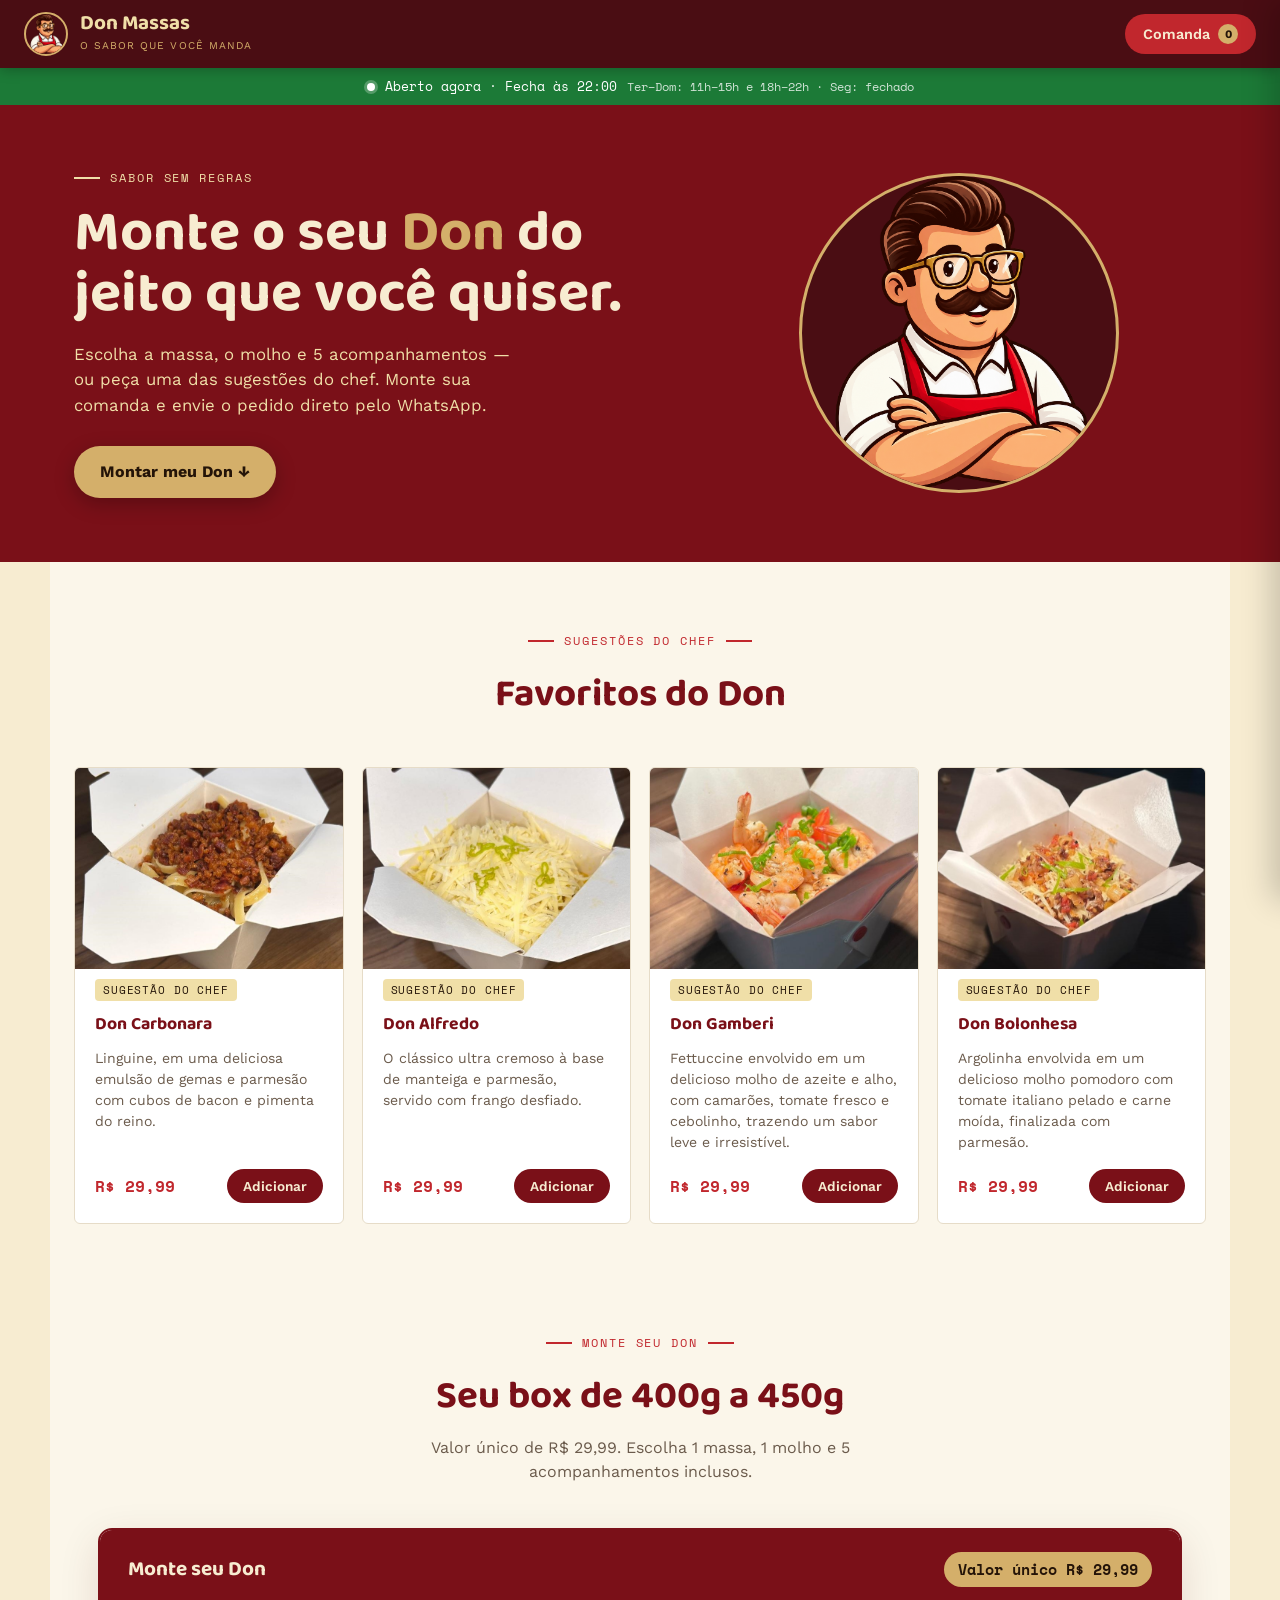
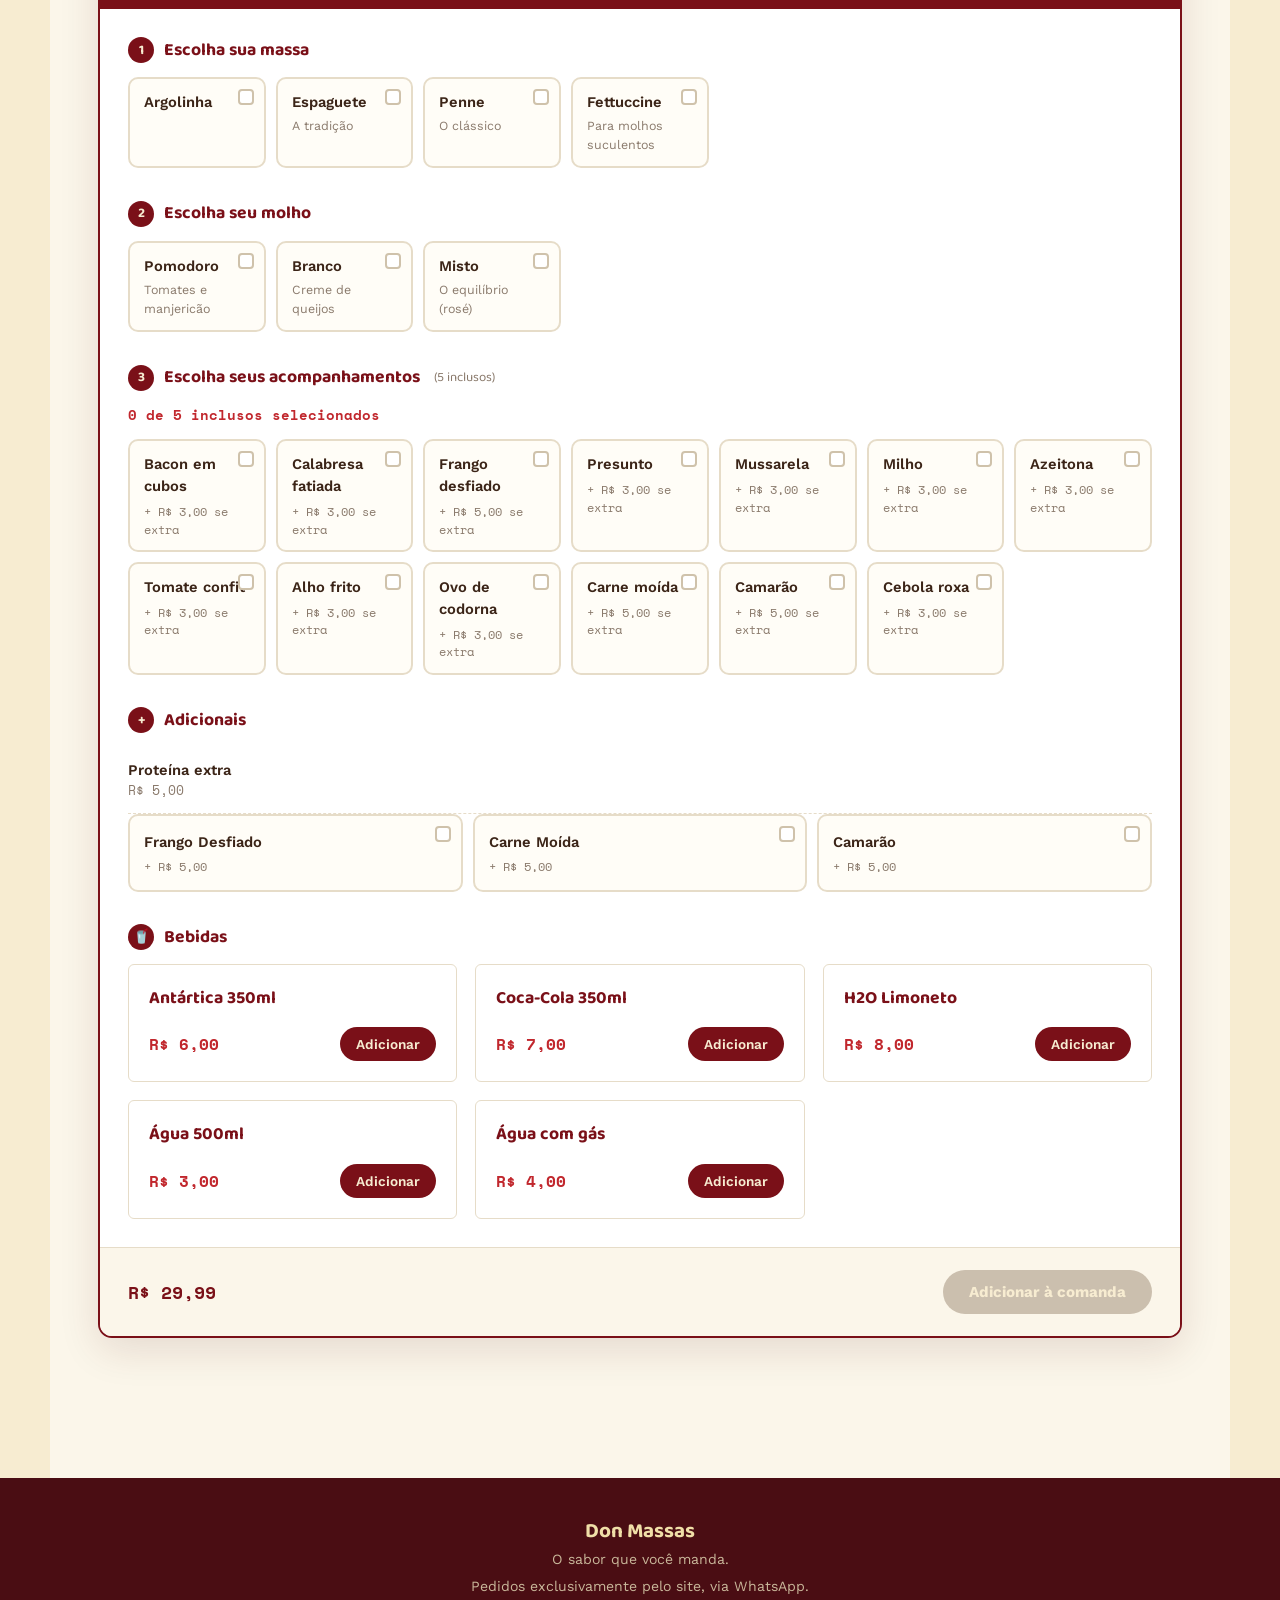
==== commit d0ecdcd9: "Correção de bugs" ====
--- a/index.html
+++ b/index.html
@@ -90,6 +90,10 @@
         </div>
         <div class="option-grid" id="proteinaGrid"></div>
       </div>
+      <div class="step">
+        <div class="step-title"><span class="step-num">🥤</span> Bebidas</div>
+        <div class="dish-grid" id="bebidasGrid"></div>
+      </div>
     </div>
     <div class="builder-footer">
       <div class="builder-total" id="builderTotal">R$ 29,99</div>
@@ -97,11 +101,6 @@
     </div>
   </div>
 </section>
-
-  <div class="extras-block">
-    <div class="extras-block-title">Bebidas</div>
-    <div class="dish-grid" id="bebidasGrid"></div>
-  </div>
 </section>
 
 <footer>
